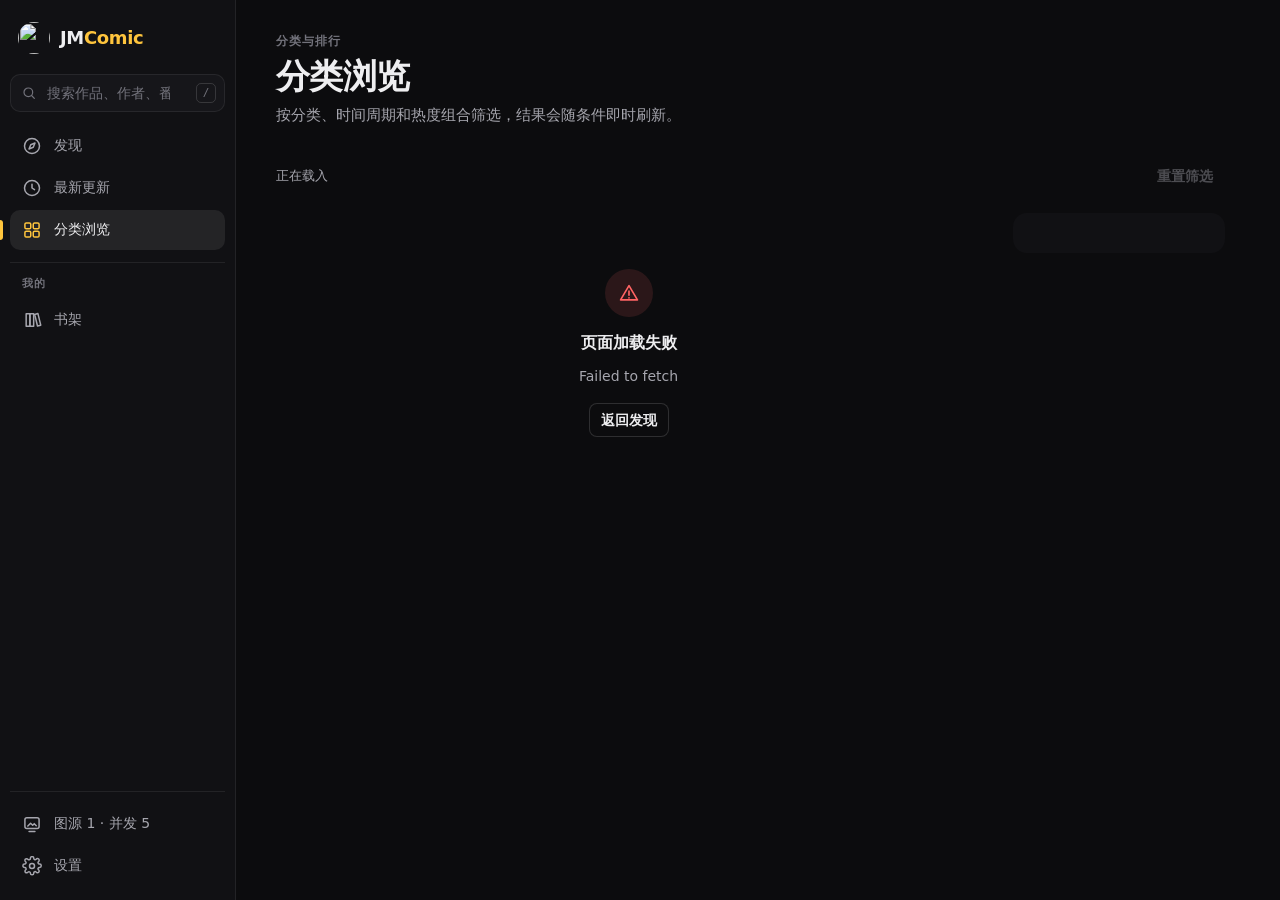
==== categories.html @ 7be067de "Initial commit" ====
<!doctype html>
<html lang="zh-CN">
<head>
    <meta charset="utf-8" />
    <meta name="viewport" content="width=device-width, initial-scale=1, viewport-fit=cover" />
    <meta name="theme-color" content="#0c0c0e" media="(min-width: 1100px) and (min-height: 600px)" />
    <meta name="color-scheme" content="dark" />
    <meta name="apple-mobile-web-app-status-bar-style" content="black-translucent" />
    <link rel="icon" href="./image/b5c2a091-eb74-4b78-99dd-b52dc2a1dfe5.png" />
    <link rel="apple-touch-icon" href="./image/b5c2a091-eb74-4b78-99dd-b52dc2a1dfe5.png" />
    <title>分类浏览 · JMComic</title>
    <link rel="stylesheet" href="./style/app.css" />
    <link rel="stylesheet" href="./style/listing.css" />
</head>
<body data-page="categories">
    <a class="skip-link" href="#main">跳到主要内容</a>
    <main class="app-main" id="main" tabindex="-1">
        <div class="page listing">
            <header class="page-head">
                <div class="page-head-copy">
                    <span class="eyebrow">分类与排行</span>
                    <h1 class="page-title">分类浏览</h1>
                    <p class="page-lede">按分类、时间周期和热度组合筛选，结果会随条件即时刷新。</p>
                </div>
            </header>
            <div class="listing-layout">
                <div class="listing-bar">
                    <p class="listing-state" data-result-state aria-live="polite">正在载入</p>
                    <div class="listing-bar-actions">
                        <button class="btn btn-outline btn-sm filter-toggle" type="button" data-filter-toggle aria-haspopup="dialog">
                            <svg viewBox="0 0 24 24" width="24" height="24" aria-hidden="true" fill="none" stroke="currentColor" stroke-width="1.8" stroke-linecap="round" stroke-linejoin="round"><path d="M4 7h10M18 7h2M4 17h4M12 17h8"/><circle cx="16" cy="7" r="2"/><circle cx="10" cy="17" r="2"/></svg>
                            筛选 <b class="badge" data-filter-count hidden>0</b>
                        </button>
                        <button class="btn btn-ghost btn-sm" type="button" data-filter-reset disabled>重置筛选</button>
                    </div>
                </div>
                <aside class="filter-panel" aria-label="筛选条件"></aside>
                <div class="listing-results">
                    <div class="comic-grid" data-results></div>
                    <div class="feed-footer" data-feed></div>
                </div>
            </div>
        </div>
    </main>
    <script type="module" src="./src/pages/categories.js"></script>
</body>
</html>
---- style/app.css ----
/*
 * JMComic V2 design system.
 * One dark material family: every surface is a luminance step above the canvas,
 * separated by hairlines rather than heavy boxes. The brand yellow is the only accent.
 */

:root {
    color-scheme: dark;

    /* Luminance ladder */
    --bg: #0c0c0e;
    --bg-raised: #111114;
    --surface: #16161a;
    --surface-2: #1d1d22;
    --surface-3: #26262c;
    --elevated: #1f1f24;
    --overlay: rgba(4, 4, 6, 0.62);

    /* Ink */
    --text: #eeeef0;
    --text-2: #a6a6ae;
    --text-3: #72727b;
    --text-inverse: #16120a;

    /* Lines */
    --line: rgba(255, 255, 255, 0.075);
    --line-strong: rgba(255, 255, 255, 0.14);
    --line-inset: inset 0 0 0 1px rgba(255, 255, 255, 0.06);

    /* Brand + semantic */
    --accent: #ffc53d;
    --accent-hover: #ffd466;
    --accent-press: #e9b12e;
    --accent-soft: rgba(255, 197, 61, 0.13);
    --accent-line: rgba(255, 197, 61, 0.42);
    --accent-text: #ffd36b;
    --success: #43d492;
    --success-soft: rgba(67, 212, 146, 0.13);
    --warning: #ff9447;
    --warning-soft: rgba(255, 148, 71, 0.14);
    --error: #ff6464;
    --error-soft: rgba(255, 100, 100, 0.13);
    --info: #66b8ff;
    --info-soft: rgba(102, 184, 255, 0.14);

    /* Interaction washes */
    --hover: rgba(255, 255, 255, 0.055);
    --active: rgba(255, 255, 255, 0.095);
    --selected: rgba(255, 255, 255, 0.08);
    --focus-ring: 0 0 0 2px var(--bg), 0 0 0 4px rgba(255, 197, 61, 0.78);

    /* Materials */
    --material: rgba(22, 22, 26, 0.78);
    --material-strong: rgba(18, 18, 21, 0.9);
    --blur: saturate(1.5) blur(22px);

    /* Depth */
    --shadow-1: 0 1px 2px rgba(0, 0, 0, 0.35);
    --shadow-2: 0 10px 28px -8px rgba(0, 0, 0, 0.6), 0 2px 6px rgba(0, 0, 0, 0.3);
    --shadow-3: 0 24px 60px -12px rgba(0, 0, 0, 0.72), 0 4px 12px rgba(0, 0, 0, 0.35);

    /* Shape */
    --r-xs: 6px;
    --r-sm: 8px;
    --r-md: 10px;
    --r-lg: 14px;
    --r-xl: 18px;

    /* Type */
    --font: -apple-system, BlinkMacSystemFont, "SF Pro Text", "PingFang SC", "Hiragino Sans GB", "Noto Sans CJK SC", "Microsoft YaHei", system-ui, sans-serif;
    --font-display: -apple-system, BlinkMacSystemFont, "SF Pro Display", "PingFang SC", "Hiragino Sans GB", system-ui, sans-serif;
    --font-mono: ui-monospace, "SF Mono", SFMono-Regular, Menlo, Consolas, monospace;

    /* Motion */
    --ease: cubic-bezier(0.2, 0.8, 0.2, 1);
    --ease-out: cubic-bezier(0.16, 1, 0.3, 1);
    --t-fast: 120ms;
    --t-med: 220ms;
    --t-slow: 360ms;

    /* Safe areas */
    --safe-top: env(safe-area-inset-top, 0px);
    --safe-right: env(safe-area-inset-right, 0px);
    --safe-bottom: env(safe-area-inset-bottom, 0px);
    --safe-left: env(safe-area-inset-left, 0px);

    /* Layout (compact defaults: iPhone portrait) */
    --gutter: 16px;
    --nav-w: 0px;
    --tabbar-h: 0px;
    --chrome-bottom: var(--safe-bottom);
    --card-min: 136px;
    --content-max: 1560px;
    --measure: 68ch;
    --control-h: 44px;
}

@media (min-width: 700px) {
    :root {
        --gutter: 28px;
        --nav-w: 76px;
        --tabbar-h: 0px;
        --chrome-bottom: var(--safe-bottom);
        --card-min: 150px;
        --control-h: 40px;
    }
}

@media (min-width: 1100px) {
    :root {
        --gutter: 40px;
        --nav-w: 236px;
        --card-min: 164px;
    }
}

@media (min-width: 1600px) {
    :root {
        --gutter: 56px;
        --card-min: 176px;
    }
}

@media (pointer: coarse) {
    :root { --control-h: 44px; }
}

/* ---------- Base ---------- */

*,
*::before,
*::after { box-sizing: border-box; }

html {
    /* 长短页面都预留滚动条空间，避免切换时内容横向跳动。 */
    scrollbar-gutter: stable;
    -webkit-text-size-adjust: 100%;
    text-size-adjust: 100%;
    background: var(--bg);
    scroll-padding-top: calc(var(--safe-top) + 16px);
    scroll-padding-bottom: calc(var(--chrome-bottom) + 16px);
}

/* 兼容尚不支持 scrollbar-gutter 的浏览器。 */
@supports not (scrollbar-gutter: stable) {
    html { overflow-y: scroll; }
}

body {
    margin: 0;
    min-height: 100vh;
    min-height: 100dvh;
    background: var(--bg);
    color: var(--text);
    font: 400 15px/1.55 var(--font);
    font-feature-settings: "tnum" 0;
    -webkit-font-smoothing: antialiased;
    -moz-osx-font-smoothing: grayscale;
    -webkit-tap-highlight-color: transparent;
    overflow-wrap: break-word;
}

img { display: block; max-width: 100%; }
svg { flex: none; }
a { color: inherit; text-decoration: none; }
button, input, select, textarea { font: inherit; color: inherit; }
button { cursor: pointer; }
button:disabled { cursor: default; }
h1, h2, h3, h4, p, dl, dd, ul, ol, figure { margin: 0; }
ul, ol { padding: 0; list-style: none; }
[hidden] { display: none !important; }
::selection { background: rgba(255, 197, 61, 0.32); color: #fff; }

:focus { outline: none; }
:focus-visible { outline: none; box-shadow: var(--focus-ring); }

.visually-hidden {
    position: absolute !important;
    width: 1px; height: 1px;
    margin: -1px; padding: 0;
    overflow: hidden;
    clip: rect(0 0 0 0);
    white-space: nowrap;
    border: 0;
}

.skip-link {
    position: fixed;
    top: calc(var(--safe-top) + 8px);
    left: calc(var(--safe-left) + 8px);
    z-index: 60;
    padding: 8px 14px;
    border-radius: var(--r-sm);
    background: var(--accent);
    color: var(--text-inverse);
    font-weight: 600;
    transform: translateY(-160%);
}
.skip-link:focus-visible { transform: none; }

.mono { font-family: var(--font-mono); font-variant-numeric: tabular-nums; letter-spacing: 0; }
.num { font-variant-numeric: tabular-nums; }

/* ---------- App shell ---------- */

.app-main {
    min-height: 100vh;
    min-height: 100dvh;
    padding-left: calc(var(--nav-w) + var(--safe-left));
    padding-right: var(--safe-right);
    padding-bottom: calc(var(--chrome-bottom) + 32px);
}

.page {
    width: 100%;
    max-width: calc(var(--content-max) + var(--gutter) * 2);
    margin: 0 auto;
    padding: calc(var(--safe-top) + 20px) var(--gutter) 0;
}

@media (min-width: 700px) {
    .page { padding-top: calc(var(--safe-top) + 32px); }
}

/* Sidebar / rail */
.app-nav {
    position: fixed;
    inset: 0 auto 0 0;
    z-index: 20;
    display: none;
    flex-direction: column;
    width: calc(var(--nav-w) + var(--safe-left));
    padding: calc(var(--safe-top) + 16px) 10px calc(var(--safe-bottom) + 14px) calc(var(--safe-left) + 10px);
    background: var(--bg-raised);
    border-right: 1px solid var(--line);
    overflow-y: auto;
    overscroll-behavior: contain;
    scrollbar-width: none;
}
.app-nav::-webkit-scrollbar { display: none; }

@media (min-width: 700px) {
    .app-nav { display: flex; }
}

.brand {
    display: flex;
    align-items: center;
    gap: 10px;
    min-height: 44px;
    padding: 0 8px;
    margin-bottom: 14px;
    border-radius: var(--r-md);
}
.brand img {
    width: 32px;
    height: 32px;
    border-radius: 50%;
}
.brand-name {
    font: 800 18px/1 var(--font-display);
    letter-spacing: -0.02em;
}
.brand-name b { color: var(--accent); font-weight: inherit; }

.nav-search {
    position: relative;
    margin: 0 0 14px;
}
.nav-search input {
    width: 100%;
    height: 38px;
    padding: 0 40px 0 36px;
    border: 1px solid var(--line);
    border-radius: var(--r-md);
    background: var(--surface);
    font-size: 14px;
    transition: border-color var(--t-fast) var(--ease), background-color var(--t-fast) var(--ease);
}
.nav-search input::placeholder { color: var(--text-3); }
.nav-search input:focus { border-color: var(--accent-line); background: var(--surface-2); box-shadow: none; }
.nav-search svg {
    position: absolute;
    left: 11px;
    top: 50%;
    width: 16px;
    height: 16px;
    color: var(--text-3);
    transform: translateY(-50%);
    pointer-events: none;
}
.nav-search kbd {
    position: absolute;
    right: 9px;
    top: 50%;
    transform: translateY(-50%);
    min-width: 20px;
    padding: 1px 5px;
    border: 1px solid var(--line-strong);
    border-radius: 5px;
    color: var(--text-3);
    font: 500 11px/16px var(--font-mono);
    text-align: center;
}
.nav-item.nav-search-button { display: none; }

.nav-group { display: grid; gap: 2px; }
.nav-group + .nav-group {
    margin-top: 12px;
    padding-top: 12px;
    border-top: 1px solid var(--line);
}
.nav-label {
    padding: 0 12px 6px;
    color: var(--text-3);
    font-size: 11px;
    font-weight: 600;
    letter-spacing: 0.08em;
}

.nav-item {
    position: relative;
    display: flex;
    align-items: center;
    gap: 12px;
    min-height: 40px;
    padding: 0 12px;
    border: 0;
    border-radius: var(--r-md);
    background: transparent;
    color: var(--text-2);
    font-size: 14px;
    font-weight: 500;
    text-align: left;
    transition: background-color var(--t-fast) var(--ease), color var(--t-fast) var(--ease);
}
.nav-item svg { width: 20px; height: 20px; }
.nav-item[aria-current="page"] {
    background: var(--selected);
    color: var(--text);
}
.nav-item[aria-current="page"] svg { color: var(--accent); }
.nav-item[aria-current="page"]::before {
    content: "";
    position: absolute;
    left: -10px;
    top: 10px;
    bottom: 10px;
    width: 3px;
    border-radius: 0 3px 3px 0;
    background: var(--accent);
}
@media (hover: hover) {
    .nav-item:hover { background: var(--hover); color: var(--text); }
}
.nav-item:active { background: var(--active); }
.nav-item .nav-badge { margin-left: auto; }

.nav-footer {
    display: grid;
    gap: 2px;
    margin-top: auto;
    padding-top: 12px;
    border-top: 1px solid var(--line);
}
.nav-account {
    display: flex;
    align-items: center;
    gap: 10px;
    min-height: 52px;
    padding: 8px 10px;
    border: 0;
    border-radius: var(--r-md);
    background: transparent;
    text-align: left;
}
@media (hover: hover) {
    .nav-account:hover { background: var(--hover); }
}
.nav-account:active { background: var(--active); }
.avatar {
    display: grid;
    place-items: center;
    width: 32px;
    height: 32px;
    border-radius: 50%;
    background: var(--surface-3);
    color: var(--text-2);
    font-size: 13px;
    font-weight: 700;
    flex: none;
}
.avatar.is-configured { background: var(--accent-soft); color: var(--accent-text); box-shadow: inset 0 0 0 1px var(--accent-line); }
.avatar svg { width: 18px; height: 18px; }
.nav-account-copy { display: grid; min-width: 0; line-height: 1.3; }
.nav-account-copy strong { font-size: 14px; font-weight: 600; overflow: hidden; text-overflow: ellipsis; white-space: nowrap; }
.nav-account-copy small { color: var(--text-3); font-size: 12px; }

.badge {
    display: inline-grid;
    place-items: center;
    min-width: 18px;
    height: 18px;
    padding: 0 5px;
    border-radius: 9px;
    background: var(--accent);
    color: var(--text-inverse);
    font: 700 11px/1 var(--font);
    font-variant-numeric: tabular-nums;
}

/* Rail: iPad portrait, iPhone landscape */
@media (min-width: 700px) and (max-width: 1099px) {
    .app-nav { align-items: center; padding-inline: calc(var(--safe-left) + 8px) 8px; }
    .brand { padding: 0; justify-content: center; width: 52px; }
    .brand-name, .nav-label, .nav-item-label, .nav-account-copy, .nav-search { display: none; }
    .nav-item.nav-search-button { display: grid; }
    .nav-group, .nav-footer { width: 100%; justify-items: center; }
    .nav-item {
        flex-direction: column;
        justify-content: center;
        gap: 3px;
        width: 58px;
        min-height: 54px;
        padding: 6px 0;
        font-size: 10.5px;
        font-weight: 600;
        letter-spacing: 0.01em;
    }
    .nav-item .nav-item-short { display: block; }
    .nav-item[aria-current="page"]::before { left: -8px; top: 14px; bottom: 14px; }
    .nav-item .nav-badge { position: absolute; top: 4px; right: 6px; margin: 0; }
    .nav-account { justify-content: center; width: 52px; min-height: 52px; padding: 0; }
}
.nav-item-short { display: none; }

@media (min-width: 700px) and (max-width: 1099px) and (max-height: 520px) {
    .app-nav { padding-top: calc(var(--safe-top) + 8px); }
    .brand { margin-bottom: 6px; min-height: 36px; }
    .brand img { width: 26px; height: 26px; }
    .nav-item { min-height: 42px; }
    .nav-item .nav-item-short { display: none; }
    .nav-group + .nav-group { margin-top: 6px; padding-top: 6px; }
}

/* The masthead stays in flow; navigation opens in a full-screen left drawer. */
.mobile-header {
    padding: var(--safe-top) max(16px, var(--safe-right)) 0 max(16px, var(--safe-left));
    border-bottom: 1px solid var(--line);
}
.mobile-masthead { display: flex; align-items: center; gap: 12px; min-height: 64px; }
.mobile-brand { flex: 1; font: 750 25px/1 var(--font-display); letter-spacing: -1px; }
.mobile-brand b { color: var(--accent); }
.mobile-masthead .icon-btn { background: none; border: 0; }
.mobile-navigation { padding: 8px 0 16px; }
.mobile-navigation .nav-item { min-height: 48px; }
.mobile-navigation .nav-item-label { display: inline; }
.mobile-navigation .nav-item-short { display: none; }
.mobile-menu-actions { border-top: 1px solid var(--line); margin-top: 8px; padding-top: 8px; }
@media (max-width: 699px) {
    body:not(.reader-body) .app-main { min-height: calc(100dvh - 64px - var(--safe-top)); }
    body:not(.reader-body) .app-main .page { padding-top: 20px; }
}
@media (min-width: 700px) { .mobile-header { display: none; } }

/* ---------- Page header ---------- */

.page-head {
    display: flex;
    flex-wrap: wrap;
    align-items: flex-end;
    justify-content: space-between;
    gap: 12px 24px;
    margin-bottom: 24px;
}
.page-head-copy { min-width: 0; max-width: var(--measure); }
.eyebrow {
    display: block;
    margin-bottom: 6px;
    color: var(--text-3);
    font-size: 12px;
    font-weight: 600;
    letter-spacing: 0.08em;
}
.page-title {
    font: 700 28px/1.15 var(--font-display);
    letter-spacing: -0.022em;
}
.page-lede {
    margin-top: 8px;
    color: var(--text-2);
    font-size: 15px;
}
.page-actions { display: flex; flex-wrap: wrap; gap: 8px; }

@media (min-width: 700px) {
    .page-title { font-size: 34px; }
    .page-head { margin-bottom: 32px; }
}

.section { margin-top: 40px; }
.section:first-child { margin-top: 0; }
.section-head {
    display: flex;
    align-items: baseline;
    justify-content: space-between;
    gap: 12px;
    margin-bottom: 14px;
}
.section-title {
    font: 700 19px/1.25 var(--font-display);
    letter-spacing: -0.012em;
}
.section-meta { color: var(--text-3); font-size: 13px; }
.section-link {
    display: inline-flex;
    align-items: center;
    gap: 4px;
    min-height: 32px;
    color: var(--accent-text);
    font-size: 14px;
    font-weight: 500;
}
.section-link svg { width: 14px; height: 14px; }
@media (hover: hover) {
    .section-link:hover { color: var(--accent-hover); }
}

/* ---------- Controls ---------- */

.btn {
    --btn-bg: var(--surface-3);
    --btn-fg: var(--text);
    --btn-hover: #2f2f36;
    --btn-press: #37373f;
    position: relative;
    display: inline-flex;
    align-items: center;
    justify-content: center;
    gap: 8px;
    min-height: var(--control-h);
    padding: 0 16px;
    border: 0;
    border-radius: var(--r-md);
    background: var(--btn-bg);
    color: var(--btn-fg);
    font-size: 15px;
    font-weight: 600;
    line-height: 1.2;
    white-space: nowrap;
    user-select: none;
    -webkit-user-select: none;
    transition: background-color var(--t-fast) var(--ease), color var(--t-fast) var(--ease), transform var(--t-fast) var(--ease), box-shadow var(--t-fast) var(--ease), opacity var(--t-fast) var(--ease);
}
.btn svg { width: 18px; height: 18px; }
@media (hover: hover) {
    .btn:hover:not(:disabled):not([aria-disabled="true"]) { background: var(--btn-hover); }
}
.btn:active:not(:disabled):not([aria-disabled="true"]) { background: var(--btn-press); transform: scale(0.98); }
.btn:disabled,
.btn[aria-disabled="true"] { opacity: 0.42; pointer-events: none; }

.btn-primary {
    --btn-bg: var(--accent);
    --btn-fg: var(--text-inverse);
    --btn-hover: var(--accent-hover);
    --btn-press: var(--accent-press);
}
.btn-ghost {
    --btn-bg: transparent;
    --btn-fg: var(--text-2);
    --btn-hover: var(--hover);
    --btn-press: var(--active);
}
.btn-ghost:hover { color: var(--text); }
.btn-outline {
    --btn-bg: transparent;
    --btn-hover: var(--hover);
    --btn-press: var(--active);
    box-shadow: inset 0 0 0 1px var(--line-strong);
}
.btn-danger { --btn-fg: var(--error); }
.btn-sm { min-height: 34px; padding: 0 12px; font-size: 14px; border-radius: var(--r-sm); }
.btn-block { width: 100%; }
.btn.is-on {
    --btn-bg: var(--accent-soft);
    --btn-fg: var(--accent-text);
    --btn-hover: rgba(255, 197, 61, 0.2);
    --btn-press: rgba(255, 197, 61, 0.26);
}
.btn.is-busy { color: transparent; }
.btn.is-busy::after {
    content: "";
    position: absolute;
    width: 16px;
    height: 16px;
    border: 2px solid var(--btn-fg);
    border-right-color: transparent;
    border-radius: 50%;
    animation: spin 700ms linear infinite;
}

.icon-btn {
    display: inline-grid;
    place-items: center;
    width: var(--control-h);
    height: var(--control-h);
    padding: 0;
    border: 0;
    border-radius: var(--r-md);
    background: transparent;
    color: var(--text-2);
    transition: background-color var(--t-fast) var(--ease), color var(--t-fast) var(--ease), transform var(--t-fast) var(--ease);
}
.icon-btn svg { width: 20px; height: 20px; }
@media (hover: hover) {
    .icon-btn:hover:not(:disabled) { background: var(--hover); color: var(--text); }
}
.icon-btn:active:not(:disabled) { background: var(--active); transform: scale(0.95); }
.icon-btn:disabled, .icon-btn[aria-disabled="true"] { opacity: 0.35; pointer-events: none; }
.icon-btn.is-filled { background: var(--surface-2); color: var(--text); }

/* Chips and segmented choices */
.chip-row {
    display: flex;
    flex-wrap: wrap;
    gap: 8px;
}
.chip-row.is-scroll {
    flex-wrap: nowrap;
    overflow-x: auto;
    margin-inline: calc(var(--gutter) * -1);
    padding-inline: var(--gutter);
    scroll-padding-inline: var(--gutter);
    scrollbar-width: none;
    -webkit-overflow-scrolling: touch;
}
.chip-row.is-scroll::-webkit-scrollbar { display: none; }

.chip {
    display: inline-flex;
    align-items: center;
    gap: 6px;
    flex: none;
    min-height: 34px;
    padding: 0 13px;
    border: 0;
    border-radius: var(--r-sm);
    background: var(--surface-2);
    color: var(--text-2);
    font-size: 14px;
    font-weight: 500;
    white-space: nowrap;
    box-shadow: var(--line-inset);
    transition: background-color var(--t-fast) var(--ease), color var(--t-fast) var(--ease), box-shadow var(--t-fast) var(--ease), transform var(--t-fast) var(--ease);
}
.chip span {
    color: var(--text-3);
    font-size: 12px;
    font-variant-numeric: tabular-nums;
}
@media (hover: hover) {
    .chip:hover:not(:disabled) { background: var(--surface-3); color: var(--text); }
}
.chip:active:not(:disabled) { transform: scale(0.97); }
.chip.active,
.chip[aria-pressed="true"],
.chip[aria-checked="true"] {
    background: var(--accent-soft);
    color: var(--accent-text);
    box-shadow: inset 0 0 0 1px var(--accent-line);
}
.chip.active span, .chip[aria-pressed="true"] span { color: var(--accent-text); opacity: 0.8; }
.chip:disabled { opacity: 0.35; cursor: not-allowed; }
@media (pointer: coarse) { .chip { min-height: 38px; } }

.segmented {
    display: inline-flex;
    gap: 2px;
    padding: 3px;
    border-radius: var(--r-md);
    background: var(--surface);
    box-shadow: var(--line-inset);
    max-width: 100%;
    overflow-x: auto;
    scrollbar-width: none;
}
.segmented::-webkit-scrollbar { display: none; }
.segmented button {
    flex: 1 0 auto;
    min-height: 34px;
    padding: 0 14px;
    border: 0;
    border-radius: 7px;
    background: transparent;
    color: var(--text-2);
    font-size: 14px;
    font-weight: 600;
    white-space: nowrap;
    transition: background-color var(--t-fast) var(--ease), color var(--t-fast) var(--ease);
}
@media (hover: hover) {
    .segmented button:hover { color: var(--text); }
}
.segmented button[aria-selected="true"],
.segmented button[aria-pressed="true"],
.segmented button.active {
    background: var(--surface-3);
    color: var(--text);
    box-shadow: var(--shadow-1);
}
.segmented.is-block { display: flex; width: 100%; }
@media (pointer: coarse) { .segmented button { min-height: 38px; } }

/* Tags (links to search) */
.tag-list { display: flex; flex-wrap: wrap; gap: 6px; }
.tag {
    display: inline-flex;
    align-items: center;
    min-height: 28px;
    padding: 0 10px;
    border-radius: var(--r-xs);
    background: var(--surface-2);
    color: var(--text-2);
    font-size: 13px;
    transition: background-color var(--t-fast) var(--ease), color var(--t-fast) var(--ease);
}
@media (hover: hover) {
    a.tag:hover { background: var(--surface-3); color: var(--text); }
}
a.tag:active { background: var(--active); }
@media (pointer: coarse) { .tag { min-height: 32px; } }
.tag.is-compact { min-height: 22px; padding: 0 7px; font-size: 12px; }
@media (pointer: coarse) { .tag.is-compact { min-height: 26px; } }
.tag-more { background: transparent; color: var(--text-3); box-shadow: var(--line-inset); }

/* Tag and author stances set on the settings page: like / fond / soft avoid / dislike */
[data-preference="like"] { --preference: var(--success); --preference-soft: var(--success-soft); }
[data-preference="fond"] { --preference: var(--info); --preference-soft: var(--info-soft); }
[data-preference="avoid"] { --preference: var(--warning); --preference-soft: var(--warning-soft); }
[data-preference="dislike"] { --preference: var(--error); --preference-soft: var(--error-soft); }
.tag[data-preference], a.tag[data-preference]:hover { background: var(--preference-soft); color: var(--preference); }
.tag[data-preference="dislike"] { text-decoration: line-through; text-decoration-thickness: 1px; }
/* Author hits are badges with a symbol, so they read at a glance and without colour. */
.author-name[data-preference] {
    display: inline-flex;
    align-items: center;
    gap: 3px;
    padding: 0 6px;
    border-radius: var(--r-xs);
    background: var(--preference-soft);
    box-shadow: inset 0 0 0 1px var(--preference);
    color: var(--preference);
    font-weight: 700;
    line-height: 1.5;
    white-space: nowrap;
}
.author-name[data-preference]::before { font-size: 0.85em; }
a.author-name { text-underline-offset: 2px; transition: color var(--t-fast) var(--ease); }
@media (hover: hover) {
    a.author-name:not([data-preference]):hover { color: var(--accent-text); text-decoration: underline; }
    a.author-name[data-preference]:hover { text-decoration: underline; }
}
.author-name[data-preference="like"]::before { content: "♥"; }
.author-name[data-preference="dislike"]::before { content: "✕"; }
@media (hover: hover) {
    a.tag[data-preference]:hover { box-shadow: inset 0 0 0 1px currentColor; }
}
.tag-legend { display: flex; flex-wrap: wrap; gap: 6px 16px; color: var(--text-3); font-size: 12px; }
.tag-legend span { display: inline-flex; align-items: center; gap: 6px; }
.tag-legend span::before { content: ""; width: 8px; height: 8px; border-radius: 50%; background: currentColor; }
.tag-legend [data-preference], .preference-group-title[data-preference] { color: var(--preference); }

/* Forms */
.form { display: grid; gap: 16px; }
.form-grid {
    display: grid;
    gap: 16px;
    grid-template-columns: repeat(auto-fit, minmax(min(100%, 220px), 1fr));
}
.form-grid .span-all { grid-column: 1 / -1; }
.field { display: grid; gap: 7px; min-width: 0; }
.field-label {
    color: var(--text-2);
    font-size: 13px;
    font-weight: 600;
}
.field-hint { color: var(--text-3); font-size: 12.5px; }
.input,
.select,
.textarea {
    width: 100%;
    min-height: var(--control-h);
    padding: 0 13px;
    border: 1px solid var(--line-strong);
    border-radius: var(--r-md);
    background: var(--bg-raised);
    color: var(--text);
    font-size: 16px; /* prevents iOS focus zoom */
    transition: border-color var(--t-fast) var(--ease), box-shadow var(--t-fast) var(--ease), background-color var(--t-fast) var(--ease);
    -webkit-appearance: none;
    appearance: none;
}
@media (min-width: 700px) and (pointer: fine) {
    .input, .select, .textarea { font-size: 14.5px; }
}
.input::placeholder, .textarea::placeholder { color: var(--text-3); }
.input:focus, .select:focus, .textarea:focus {
    border-color: var(--accent-line);
    background: var(--surface);
    box-shadow: 0 0 0 3px rgba(255, 197, 61, 0.14);
}
.input[readonly] { color: var(--text-3); background: transparent; border-style: dashed; }
.input:disabled, .select:disabled { opacity: 0.45; }
.textarea { min-height: 112px; padding: 11px 13px; resize: vertical; line-height: 1.55; }
.select {
    padding-right: 36px;
    background-image: url("data:image/svg+xml,%3Csvg xmlns='http://www.w3.org/2000/svg' viewBox='0 0 16 16' fill='none' stroke='%23a6a6ae' stroke-width='1.6' stroke-linecap='round' stroke-linejoin='round'%3E%3Cpath d='m4 6 4 4 4-4'/%3E%3C/svg%3E");
    background-repeat: no-repeat;
    background-position: right 12px center;
    background-size: 14px;
}
.input[type="number"] { font-variant-numeric: tabular-nums; }

/* Switch row */
.switch {
    display: flex;
    align-items: center;
    gap: 14px;
    min-height: var(--control-h);
    cursor: pointer;
}
.switch input {
    position: relative;
    flex: none;
    width: 44px;
    height: 26px;
    margin: 0;
    border-radius: 13px;
    background: var(--surface-3);
    box-shadow: var(--line-inset);
    cursor: pointer;
    transition: background-color var(--t-med) var(--ease);
    -webkit-appearance: none;
    appearance: none;
}
.switch input::after {
    content: "";
    position: absolute;
    top: 3px;
    left: 3px;
    width: 20px;
    height: 20px;
    border-radius: 50%;
    background: #d6d6db;
    box-shadow: 0 1px 3px rgba(0, 0, 0, 0.4);
    transition: transform var(--t-med) var(--ease-out), background-color var(--t-med) var(--ease);
}
.switch input:checked { background: var(--accent); }
.switch input:checked::after { transform: translateX(18px); background: #fff; }
.switch input:disabled { opacity: 0.4; }
.switch-copy { display: grid; gap: 1px; min-width: 0; }
.switch-copy strong { font-size: 15px; font-weight: 500; }
.switch-copy small { color: var(--text-3); font-size: 12.5px; }

/* Inline status text */
.status-line {
    color: var(--text-2);
    font-size: 13.5px;
    min-height: 20px;
}
.status-line.is-success { color: var(--success); }
.status-line.is-warning { color: var(--warning); }
.status-line.is-error { color: var(--error); }

/* Grouped list (settings-style) */
.group {
    border-radius: var(--r-lg);
    background: var(--surface);
    box-shadow: var(--line-inset);
}
.group-row {
    display: flex;
    align-items: center;
    gap: 14px;
    min-height: 52px;
    padding: 10px 16px;
}
.group-row + .group-row { border-top: 1px solid var(--line); }
a.group-row, button.group-row {
    width: 100%;
    border: 0;
    background: transparent;
    text-align: left;
    transition: background-color var(--t-fast) var(--ease);
}
@media (hover: hover) {
    a.group-row:hover, button.group-row:hover { background: var(--hover); }
}
a.group-row:active, button.group-row:active { background: var(--active); }
.group-row:first-child { border-radius: var(--r-lg) var(--r-lg) 0 0; }
.group-row:last-child { border-radius: 0 0 var(--r-lg) var(--r-lg); }
.group-row:only-child { border-radius: var(--r-lg); }
.group-row > svg { width: 20px; height: 20px; color: var(--text-2); }
.group-row-copy { display: grid; min-width: 0; flex: 1; line-height: 1.35; }
.group-row-copy small { color: var(--text-3); font-size: 12.5px; }
.group-row .chevron { width: 16px; height: 16px; color: var(--text-3); margin-left: auto; }

/* Panels: used sparingly for genuinely grouped tools */
.panel {
    padding: 20px;
    border-radius: var(--r-lg);
    background: var(--surface);
    box-shadow: var(--line-inset);
}
@media (min-width: 700px) {
    .panel { padding: 24px; }
}
.panel-head {
    display: flex;
    align-items: flex-start;
    justify-content: space-between;
    gap: 12px;
    margin-bottom: 18px;
}
.panel-title { font: 650 17px/1.3 var(--font-display); }
.panel-sub { margin-top: 3px; color: var(--text-3); font-size: 13px; }

/* Disclosure */
.disclosure > summary {
    display: flex;
    align-items: center;
    gap: 10px;
    min-height: 44px;
    list-style: none;
    cursor: pointer;
    color: var(--text);
    font-weight: 600;
}
.disclosure > summary::-webkit-details-marker { display: none; }
.disclosure > summary .chevron {
    width: 16px;
    height: 16px;
    margin-left: auto;
    color: var(--text-3);
    transition: transform var(--t-med) var(--ease);
}
.disclosure[open] > summary .chevron { transform: rotate(180deg); }
.disclosure > summary small { color: var(--text-3); font-weight: 400; font-size: 13px; }

/* ---------- Comic cards ---------- */

.comic-grid {
    display: grid;
    grid-template-columns: minmax(0, 1fr);
    gap: 12px;
}
@media (min-width: 700px) {
    .comic-grid { grid-template-columns: repeat(auto-fill, minmax(340px, 1fr)); gap: 16px; }
}

.comic-rail {
    display: grid;
    grid-auto-flow: column;
    grid-auto-columns: 128px;
    gap: 12px;
    margin-inline: calc(var(--gutter) * -1);
    padding: 2px var(--gutter) 8px;
    overflow-x: auto;
    overscroll-behavior-x: contain;
    scroll-snap-type: x mandatory;
    scroll-padding-inline: var(--gutter);
    scrollbar-width: none;
    -webkit-overflow-scrolling: touch;
}
.comic-rail::-webkit-scrollbar { display: none; }
.comic-rail > * { scroll-snap-align: start; }
@media (min-width: 700px) {
    .comic-rail { grid-auto-columns: 150px; gap: 18px; }
}
@media (min-width: 1100px) {
    .comic-rail { grid-auto-columns: var(--card-min); }
}

.comic-card {
    display: grid;
    align-content: start;
    gap: 9px;
    min-width: 0;
}
.cover {
    position: relative;
    display: block;
    aspect-ratio: 3 / 4;
    overflow: hidden;
    border-radius: var(--r-sm);
    background: var(--surface-2);
    isolation: isolate;
    transition: transform var(--t-med) var(--ease), box-shadow var(--t-med) var(--ease);
}
.cover::after {
    content: "";
    position: absolute;
    inset: 0;
    border-radius: inherit;
    box-shadow: var(--line-inset);
    pointer-events: none;
}
.cover img {
    width: 100%;
    height: 100%;
    object-fit: cover;
    opacity: 0;
    transition: opacity var(--t-slow) var(--ease);
}
.cover img.is-loaded { opacity: 1; }
.cover.is-error::before {
    content: "封面不可用";
    position: absolute;
    inset: 0;
    display: grid;
    place-items: center;
    color: var(--text-3);
    font-size: 12px;
}
.cover:not(.is-ready)::before {
    content: "";
    position: absolute;
    inset: 0;
    background: linear-gradient(100deg, transparent 30%, rgba(255, 255, 255, 0.035) 50%, transparent 70%) var(--surface-2);
    background-size: 220% 100%;
    animation: shimmer 1.6s linear infinite;
}
.cover.is-error::before { animation: none; background: var(--surface-2); }
.cover-index {
    position: absolute;
    left: 6px;
    top: 6px;
    z-index: 1;
    padding: 2px 6px;
    border-radius: 5px;
    background: rgba(10, 10, 12, 0.72);
    color: var(--text);
    font: 600 11px/1.4 var(--font-mono);
}
@media (hover: hover) {
    a.cover:hover, .comic-card:hover .cover { transform: translateY(-3px); box-shadow: var(--shadow-2); }
}
a.cover:active { transform: scale(0.98); }

.comic-title {
    display: -webkit-box;
    overflow: hidden;
    color: var(--text);
    font-size: 14px;
    font-weight: 600;
    line-height: 1.38;
    -webkit-line-clamp: 2;
    -webkit-box-orient: vertical;
}
.comic-title a { transition: color var(--t-fast) var(--ease); }
@media (hover: hover) {
    .comic-title a:hover { color: var(--accent-text); }
}
.comic-meta {
    margin-top: -5px;
    overflow: hidden;
    color: var(--text-3);
    font-size: 12.5px;
    white-space: nowrap;
    text-overflow: ellipsis;
}

/* Rich cards: cover beside album statistics and tags */

.rich-card {
    grid-template-columns: 104px minmax(0, 1fr);
    grid-template-areas: "cover body" "tags tags";
    align-items: start;
    gap: 12px;
    padding: 10px;
    border-radius: var(--r-md);
    background: var(--surface);
    box-shadow: var(--line-inset);
}
.rich-card > .cover { grid-area: cover; }
/* Bare icon/text buttons added for watch later and search history. */
.later-toggle, .later-remove, .search-history-pick, .search-history-remove, .search-history-foot button {
    padding: 0;
    border: 0;
    background: transparent;
    color: inherit;
    font: inherit;
    cursor: pointer;
    -webkit-appearance: none;
    appearance: none;
}
/* Watch-later toggle in the card's top-right corner; the title leaves room for it. */
.rich-card { position: relative; }
.rich-card .comic-title { padding-right: 30px; }
.later-toggle {
    position: absolute;
    top: 6px;
    right: 6px;
    display: grid;
    place-items: center;
    width: 32px;
    height: 32px;
    border-radius: var(--r-sm);
    color: var(--text-3);
    transition: color var(--t-fast) var(--ease), background-color var(--t-fast) var(--ease);
}
.later-toggle svg { width: 18px; height: 18px; }
.later-toggle[aria-pressed="true"] { background: var(--accent-soft); color: var(--accent-text); }
.later-toggle:disabled { opacity: 0.5; }
@media (hover: hover) {
    .later-toggle:hover { background: var(--hover); color: var(--text); }
}
[data-watch-later].btn[aria-pressed="true"] { color: var(--accent-text); box-shadow: inset 0 0 0 1px var(--accent-text); }
.rich-card-body { grid-area: body; display: grid; align-content: start; gap: 8px; min-width: 0; }
.rich-card .comic-meta { margin-top: -4px; }
/* Wrap instead of truncating so a matched author badge is always visible. */
.rich-card .comic-meta:not(.rich-note) { display: flex; flex-wrap: wrap; align-items: center; gap: 4px; white-space: normal; }
.rich-card [data-detail="authors"] { display: contents; }
/* Cards whose author has a stance get an outline in that colour. */
.rich-card[data-author-preference="like"] { box-shadow: inset 0 0 0 1.5px var(--success); }
.rich-card[data-author-preference="dislike"] { box-shadow: inset 0 0 0 1.5px var(--error); }
.rich-card .rich-note { color: var(--text-2); }
.rich-stats {
    display: grid;
    grid-template-columns: repeat(3, auto);
    justify-content: start;
    gap: 6px 16px;
}
.rich-stats div { min-width: 0; }
.rich-stats dt { color: var(--text-3); font-size: 11px; }
.rich-stats dd { margin-top: 1px; color: var(--text-2); font-size: 13px; white-space: nowrap; font-variant-numeric: tabular-nums; }
/* Full card width under the cover; fitTagRows folds anything past two rows. */
.rich-tags { grid-area: tags; gap: 4px; min-height: 22px; max-height: 48px; overflow: hidden; }
@media (pointer: coarse) { .rich-tags { max-height: 56px; } }
.rich-tags > [hidden] { display: none; }
.rich-card:not([data-details="ready"]):not([data-details="error"]) .rich-tags::before {
    content: "";
    width: 70%;
    height: 22px;
    border-radius: var(--r-xs);
    background: linear-gradient(100deg, transparent 30%, rgba(255, 255, 255, 0.035) 50%, transparent 70%) var(--surface-2);
    background-size: 220% 100%;
    animation: shimmer 1.6s linear infinite;
}
.rich-retry { min-height: 26px; color: var(--text-3); font-size: 12px; text-decoration: underline; text-underline-offset: 3px; }
@media (hover: hover) {
    .rich-retry:hover { color: var(--text); }
}

@media (min-width: 1100px) {
    .rich-card { grid-template-columns: 120px minmax(0, 1fr); gap: 14px; padding: 12px; }
}

/* ---------- Feedback states ---------- */

.state {
    display: grid;
    justify-items: center;
    gap: 10px;
    padding: 56px 20px;
    color: var(--text-2);
    text-align: center;
}
.state.is-compact { padding: 28px 16px; }
.state-icon {
    display: grid;
    place-items: center;
    width: 48px;
    height: 48px;
    margin-bottom: 4px;
    border-radius: 50%;
    background: var(--surface-2);
    color: var(--text-3);
}
.state-icon svg { width: 22px; height: 22px; }
.state.is-error .state-icon { background: var(--error-soft); color: var(--error); }
.state.is-warning .state-icon { background: var(--warning-soft); color: var(--warning); }
.state-title { color: var(--text); font-size: 16px; font-weight: 600; }
.state-message { max-width: 44ch; font-size: 14px; }
.state .btn { margin-top: 6px; }

.spinner {
    width: 22px;
    height: 22px;
    border: 2px solid var(--surface-3);
    border-top-color: var(--accent);
    border-radius: 50%;
    animation: spin 800ms linear infinite;
}
.loading-row {
    display: flex;
    align-items: center;
    justify-content: center;
    gap: 12px;
    min-height: 88px;
    color: var(--text-3);
    font-size: 14px;
}

.feed-footer {
    display: grid;
    justify-items: center;
    gap: 10px;
    padding: 28px 0 8px;
    color: var(--text-3);
    font-size: 13px;
}
.feed-sentinel { height: 1px; }

.skeleton {
    border-radius: var(--r-xs);
    background: linear-gradient(100deg, transparent 30%, rgba(255, 255, 255, 0.035) 50%, transparent 70%) var(--surface-2);
    background-size: 220% 100%;
    animation: shimmer 1.6s linear infinite;
}
.skeleton-line { height: 12px; }

/* ---------- Sheets & dialogs ---------- */

.sheet {
    position: fixed;
    inset: var(--visual-viewport-top, 0px) 0 auto;
    height: 100vh;
    height: var(--visual-viewport-height, 100dvh);
    z-index: 40;
    display: flex;
    align-items: flex-end;
    justify-content: center;
    visibility: hidden;
    pointer-events: none;
}
.sheet.is-open { visibility: visible; pointer-events: auto; }
.sheet-backdrop {
    position: absolute;
    inset: 0;
    border: 0;
    padding: 0;
    background: var(--overlay);
    opacity: 0;
    cursor: default;
    transition: opacity var(--t-med) var(--ease);
}
.sheet.is-open .sheet-backdrop { opacity: 1; }
.sheet-panel {
    position: relative;
    display: flex;
    flex-direction: column;
    width: 100%;
    max-height: calc(var(--visual-viewport-height, 100dvh) - var(--safe-top) - 12px);
    border-radius: var(--r-xl) var(--r-xl) 0 0;
    background: var(--elevated);
    box-shadow: var(--shadow-3), inset 0 1px 0 rgba(255, 255, 255, 0.06);
    transform: translateY(100%);
    transition: transform var(--t-slow) var(--ease-out);
    overscroll-behavior: contain;
}
@supports not (height: 100dvh) {
    .sheet-panel { max-height: calc(100vh - var(--safe-top) - 12px); }
}
.sheet.is-open .sheet-panel { transform: none; }
.sheet-grabber {
    width: 36px;
    height: 5px;
    margin: 8px auto 0;
    border-radius: 3px;
    background: var(--line-strong);
    flex: none;
}
.sheet-head {
    display: flex;
    align-items: center;
    gap: 12px;
    padding: 8px 12px 8px 20px;
    flex: none;
}
.sheet-title { flex: 1; min-width: 0; font: 650 17px/1.3 var(--font-display); }
.sheet-body {
    min-height: 0;
    padding: 4px 20px calc(var(--safe-bottom) + 20px);
    overflow-y: auto;
    overscroll-behavior: contain;
    -webkit-overflow-scrolling: touch;
}

@media (min-width: 700px) {
    .sheet { align-items: center; padding: calc(var(--safe-top) + 24px) calc(var(--safe-right) + 24px) calc(var(--safe-bottom) + 24px) calc(var(--safe-left) + 24px); }
    .sheet-panel {
        width: min(560px, 100%);
        max-height: min(820px, 100%);
        border-radius: var(--r-xl);
        transform: translateY(10px) scale(0.985);
        opacity: 0;
        transition: transform var(--t-med) var(--ease-out), opacity var(--t-med) var(--ease);
    }
    .sheet.is-open .sheet-panel { opacity: 1; }
    .sheet-grabber { display: none; }
    .sheet-head { padding: 16px 14px 8px 24px; }
    .sheet-body { padding: 4px 24px 24px; }
    .sheet.is-wide .sheet-panel { width: min(860px, 100%); }
}

/* Reuse modal focus/scroll management with a horizontal full-screen transition. */
.navigation-drawer { padding: 0; align-items: stretch; overflow: hidden; }
.navigation-drawer .sheet-panel {
    width: 100%; height: 100%; max-height: 100%; border-radius: 0;
    transform: translateX(-100%); opacity: 1;
    padding-top: var(--safe-top);
}
.navigation-drawer.is-open .sheet-panel { transform: translateX(0); }
.navigation-drawer .sheet-grabber { display: none; }
.navigation-drawer .sheet-head { padding: 12px max(16px, var(--safe-right)) 12px max(20px, var(--safe-left)); }
.navigation-drawer .sheet-body { flex: 1; padding-inline: max(20px, var(--safe-left)) max(20px, var(--safe-right)); }
.navigation-drawer .nav-item { flex-direction: row; justify-content: flex-start; width: 100%; }

/* Action list used in the compact "more" sheet */
.action-grid {
    display: grid;
    grid-template-columns: repeat(3, minmax(0, 1fr));
    gap: 8px;
}
.action-tile {
    position: relative;
    display: grid;
    justify-items: center;
    align-content: center;
    gap: 8px;
    min-height: 84px;
    padding: 12px 6px;
    border: 0;
    border-radius: var(--r-lg);
    background: var(--surface-2);
    color: var(--text);
    font-size: 13px;
    font-weight: 500;
    text-align: center;
    transition: background-color var(--t-fast) var(--ease), transform var(--t-fast) var(--ease);
}
.action-tile svg { width: 24px; height: 24px; color: var(--text-2); }
.action-tile[aria-current="page"] { box-shadow: inset 0 0 0 1px var(--accent-line); }
.action-tile[aria-current="page"] svg { color: var(--accent); }
.action-tile:active { transform: scale(0.97); background: var(--surface-3); }
.action-tile .badge { position: absolute; top: 10px; right: 12px; }
.sheet-section + .sheet-section { margin-top: 22px; }
.sheet-section-title {
    margin-bottom: 10px;
    color: var(--text-3);
    font-size: 12px;
    font-weight: 600;
    letter-spacing: 0.08em;
}

/* Source + concurrency pickers */
.source-picker {
    display: grid;
    grid-template-columns: repeat(6, minmax(0, 1fr));
    gap: 6px;
}
.source-picker button,
.batch-picker button {
    min-height: 40px;
    border: 0;
    border-radius: var(--r-sm);
    background: var(--surface-2);
    color: var(--text-2);
    font: 600 14px/1 var(--font-mono);
    box-shadow: var(--line-inset);
    transition: background-color var(--t-fast) var(--ease), color var(--t-fast) var(--ease);
}
.source-picker button[aria-checked="true"],
.batch-picker button[aria-checked="true"] {
    background: var(--accent-soft);
    color: var(--accent-text);
    box-shadow: inset 0 0 0 1px var(--accent-line);
}
@media (hover: hover) {
    .source-picker button:hover, .batch-picker button:hover { color: var(--text); }
}
.batch-picker {
    display: grid;
    grid-template-columns: repeat(7, minmax(0, 1fr));
    gap: 6px;
}
.picker-note { margin-top: 8px; color: var(--text-3); font-size: 12.5px; }

/* Search sheet */
.search-form { position: relative; }
.search-form svg.search-icon {
    position: absolute;
    left: 13px;
    top: 50%;
    width: 18px;
    height: 18px;
    color: var(--text-3);
    transform: translateY(-50%);
    pointer-events: none;
}
.search-form .input { padding-left: 40px; padding-right: 80px; }
.search-form .search-submit {
    position: absolute;
    right: 5px;
    top: 50%;
    transform: translateY(-50%);
}
.search-form .search-submit:active:not(:disabled) { transform: translateY(-50%) scale(0.97); }
.search-form .input::-webkit-search-cancel-button { display: none; }

/* Recent searches: a dropdown under search boxes and a block inside the search sheet */
.search-history-pop {
    position: absolute;
    top: calc(100% + 6px);
    left: 0;
    right: 0;
    z-index: 30;
    padding: 4px;
    border: 1px solid var(--line);
    border-radius: var(--r-md);
    background: var(--surface-2);
    box-shadow: var(--shadow-2);
}
.search-history-list { display: grid; gap: 1px; }
.search-history-list li { display: flex; align-items: center; min-width: 0; border-radius: var(--r-sm); }
.search-history-pick {
    display: flex;
    flex: 1;
    align-items: center;
    gap: 8px;
    min-width: 0;
    min-height: 36px;
    padding: 0 8px;
    color: var(--text-2);
    font-size: 13.5px;
    text-align: left;
}
.search-history-pick svg, .search-history-remove svg { flex-shrink: 0; width: 15px; height: 15px; color: var(--text-3); }
.search-history-pick span { overflow: hidden; white-space: nowrap; text-overflow: ellipsis; }
.search-history-remove { display: grid; place-items: center; flex-shrink: 0; width: 32px; height: 32px; border-radius: var(--r-sm); }
.search-history-foot {
    display: flex;
    align-items: center;
    justify-content: space-between;
    padding: 6px 8px 4px;
    border-top: 1px solid var(--line);
    margin-top: 4px;
    color: var(--text-3);
    font-size: 12px;
}
.search-history-foot button { color: var(--text-3); font-size: 12px; }
.search-history-head { display: flex; align-items: center; justify-content: space-between; gap: 12px; margin-bottom: 6px; }
.search-history-head .sheet-section-title { margin: 0; }
.search-history-section .search-history-pick { min-height: 44px; font-size: 15px; }
@media (hover: hover) {
    .search-history-list li:hover { background: var(--hover); }
    .search-history-list li:hover .search-history-pick { color: var(--text); }
    .search-history-remove:hover svg, .search-history-foot button:hover { color: var(--text); }
}

/* ---------- Toast ---------- */

.toast-region {
    position: fixed;
    left: calc(var(--nav-w) + var(--safe-left));
    right: var(--safe-right);
    bottom: calc(var(--chrome-bottom) + 12px);
    z-index: 50;
    display: grid;
    justify-items: center;
    gap: 8px;
    padding: 0 16px;
    pointer-events: none;
    max-height: calc(var(--visual-viewport-height, 100dvh) - var(--chrome-bottom) - var(--safe-top) - 24px);
    overflow-y: auto;
}
.toast {
    display: flex;
    align-items: flex-start;
    gap: 10px;
    width: fit-content;
    max-width: min(520px, 100%);
    max-height: min(32svh, 240px);
    overflow-y: auto;
    padding: 11px 16px;
    border-radius: var(--r-md);
    background: #2a2a31;
    color: var(--text);
    font-size: 14px;
    line-height: 1.45;
    box-shadow: var(--shadow-3), inset 0 0 0 1px rgba(255, 255, 255, 0.08);
    overflow-wrap: anywhere;
    opacity: 0;
    transform: translateY(8px);
    transition: opacity var(--t-med) var(--ease), transform var(--t-med) var(--ease-out);
    pointer-events: auto;
}
.toast::before {
    content: "";
    flex: none;
    width: 7px;
    height: 7px;
    margin-top: 7px;
    border-radius: 50%;
    background: var(--text-3);
}
.toast.success::before { background: var(--success); }
.toast.warning::before { background: var(--warning); }
.toast.error::before { background: var(--error); }
.toast.show { opacity: 1; transform: none; }

/* ---------- Motion ---------- */

@keyframes spin { to { transform: rotate(360deg); } }
@keyframes shimmer { from { background-position: 120% 0; } to { background-position: -120% 0; } }
@keyframes rise { from { opacity: 0; transform: translateY(8px); } to { opacity: 1; transform: none; } }

.is-entering { animation: rise var(--t-slow) var(--ease-out) both; }

@media (prefers-reduced-motion: reduce) {
    *, *::before, *::after {
        animation-duration: 1ms !important;
        animation-iteration-count: 1 !important;
        transition-duration: 1ms !important;
        scroll-behavior: auto !important;
    }
}

@media (prefers-reduced-transparency: reduce) {
    .reader-bar {
        background: var(--material-strong) !important;
        -webkit-backdrop-filter: none !important;
        backdrop-filter: none !important;
    }
}

@media (prefers-contrast: more) {
    :root {
        --line: rgba(255, 255, 255, 0.18);
        --line-strong: rgba(255, 255, 255, 0.3);
        --text-2: #c4c4cb;
        --text-3: #9a9aa3;
    }
}

/* Account sheet is available on every route, including the reader. */
.account-identity { display: flex; align-items: center; gap: 12px; margin: 18px 0 24px; }
.account-identity > div { min-width: 0; }
.account-identity strong { display: block; font-size: 15px; }
.account-identity small { display: block; margin-top: 4px; font-size: 12px; color: var(--text-2); }
.account-block + .account-block { border-top: 1px solid var(--line-strong); margin-top: 24px; padding-top: 16px; }
.account-block-body { padding-top: 18px; }
.account-block > summary { flex-wrap: wrap; }
.account-block > summary small { font-size: 11px; }
.form-actions { display: flex; flex-wrap: wrap; gap: 10px; }
.account-block .status-line { overflow-wrap: anywhere; }
.account-block .field-hint { overflow-wrap: anywhere; line-height: 1.7; }
.account-block code { font: 12px var(--font-mono); }
@media (pointer: coarse) {
    .chip, .segmented button { min-height: 44px; }
}
---- style/listing.css ----
.listing-head { align-items: flex-end; flex-wrap: wrap; }
.listing-search { width: min(100%, 460px); }
.listing-layout { display: grid; gap: 20px; }
.listing-bar { display: flex; align-items: center; justify-content: space-between; gap: 16px; }
.listing-state { color: var(--text-2); font-size: 13px; }
.listing-bar-actions { display: flex; align-items: center; flex-shrink: 0; gap: 8px; }
.listing-results { min-width: 0; }
.listing-results > .comic-grid > .state { grid-column: 1 / -1; }
.filter-panel { min-width: 0; }
.organized-head { display: flex; align-items: center; justify-content: space-between; flex-wrap: wrap; gap: 8px 16px; margin-bottom: 20px; }
.organized-summary { color: var(--text-2); font-size: 13px; }
.organized-hint { margin: -6px 0 14px; color: var(--text-3); font-size: 13px; }
.organized-group { margin-top: 32px; }
.organized-head + .organized-group { margin-top: 0; }
.organized .rich-note { color: var(--accent-text); }
.filter-group { padding: 16px 0; border-bottom: 1px solid var(--line); }
.filter-group:first-child { padding-top: 0; }
.filter-group:last-child { border-bottom: 0; }
.filter-label { display: flex; flex-wrap: wrap; gap: 8px; margin-bottom: 12px; font-size: 13px; font-weight: 600; }
.filter-label small { color: var(--text-3); font-size: 11px; font-weight: 400; }
.filter-sheet-actions { display: flex; justify-content: space-between; padding-top: 24px; }
.feed-status { display: flex; align-items: center; justify-content: center; flex-wrap: wrap; gap: 12px; }
@media (min-width: 700px) {
    .filter-toggle { display: none; }
    .filter-panel { padding: 20px; background: var(--bg-raised); border-radius: var(--r-lg); }
    .filter-panel .filter-group { display: flex; align-items: baseline; gap: 20px; }
    .filter-label { min-width: 50px; margin: 0; }
    .filter-label small { display: none; }
}
@media (min-width: 1280px) {
    .listing-layout { grid-template-columns: minmax(0, 1fr) 212px; column-gap: 32px; }
    .listing-bar { grid-column: 1 / -1; }
    .listing-results { grid-column: 1; grid-row: 2; }
    .filter-panel { grid-column: 2; grid-row: 2; align-self: start; position: sticky; top: 24px; }
    .filter-panel .filter-group { display: block; }
    .filter-label { margin-bottom: 12px; }
    .filter-label small { display: block; }
}
@media (max-width: 440px) {
    .listing-bar { align-items: flex-start; }
    .listing-bar-actions { flex-direction: column; align-items: flex-end; }
}
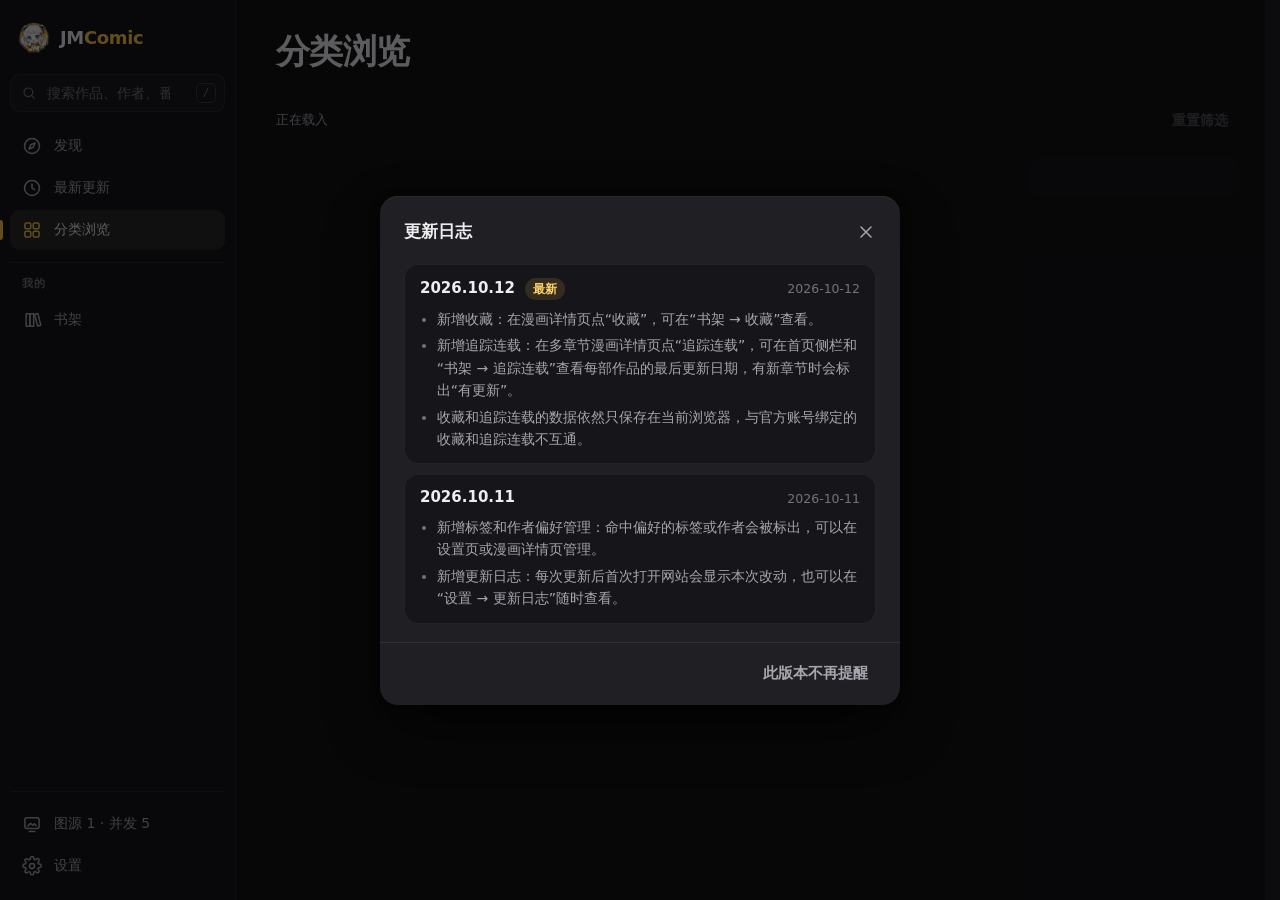
==== commit c95a4cf5: "update" ====
--- a/categories.html
+++ b/categories.html
@@ -18,9 +18,7 @@
         <div class="page listing">
             <header class="page-head">
                 <div class="page-head-copy">
-                    <span class="eyebrow">分类与排行</span>
                     <h1 class="page-title">分类浏览</h1>
-                    <p class="page-lede">按分类、时间周期和热度组合筛选，结果会随条件即时刷新。</p>
                 </div>
             </header>
             <div class="listing-layout">
--- a/style/app.css
+++ b/style/app.css
@@ -958,6 +958,10 @@
 @media (min-width: 700px) {
     .comic-grid { grid-template-columns: repeat(auto-fill, minmax(340px, 1fr)); gap: 16px; }
 }
+/* Tablet portrait (iPad mini 612px – iPad Air 688px of content): two columns instead of one. */
+@media (min-width: 700px) and (max-width: 1099px) {
+    .comic-grid { grid-template-columns: repeat(auto-fill, minmax(290px, 1fr)); }
+}
 
 .comic-rail {
     display: grid;
@@ -1116,7 +1120,6 @@
 @media (hover: hover) {
     .later-toggle:hover { background: var(--hover); color: var(--text); }
 }
-[data-watch-later].btn[aria-pressed="true"] { color: var(--accent-text); box-shadow: inset 0 0 0 1px var(--accent-text); }
 .rich-card-body { grid-area: body; display: grid; align-content: start; gap: 8px; min-width: 0; }
 .rich-card .comic-meta { margin-top: -4px; }
 /* Wrap instead of truncating so a matched author badge is always visible. */
@@ -1126,6 +1129,7 @@
 .rich-card[data-author-preference="like"] { box-shadow: inset 0 0 0 1.5px var(--success); }
 .rich-card[data-author-preference="dislike"] { box-shadow: inset 0 0 0 1.5px var(--error); }
 .rich-card .rich-note { color: var(--text-2); }
+.rich-card .rich-note.is-highlight { color: var(--accent-text); font-weight: 600; }
 .rich-stats {
     display: grid;
     grid-template-columns: repeat(3, auto);
@@ -1153,6 +1157,14 @@
     .rich-retry:hover { color: var(--text); }
 }
 
+@media (min-width: 700px) {
+    /* Narrow two-column cards: short columns keep their width, the date column gives way. */
+    .rich-stats { grid-template-columns: repeat(3, minmax(0, max-content)); column-gap: 12px; }
+    .rich-stats dd { overflow: hidden; text-overflow: ellipsis; }
+}
+@media (min-width: 700px) and (max-width: 1099px) {
+    .rich-card { grid-template-columns: 96px minmax(0, 1fr); }
+}
 @media (min-width: 1100px) {
     .rich-card { grid-template-columns: 120px minmax(0, 1fr); gap: 14px; padding: 12px; }
 }
@@ -1317,6 +1329,58 @@
 .navigation-drawer .sheet-head { padding: 12px max(16px, var(--safe-right)) 12px max(20px, var(--safe-left)); }
 .navigation-drawer .sheet-body { flex: 1; padding-inline: max(20px, var(--safe-left)) max(20px, var(--safe-right)); }
 .navigation-drawer .nav-item { flex-direction: row; justify-content: flex-start; width: 100%; }
+
+/* Changelog: a centred dialog on every size; close top-right, dismiss bottom-right. */
+.changelog-sheet {
+    align-items: center;
+    padding: calc(var(--safe-top) + 16px) calc(var(--safe-right) + 16px) calc(var(--safe-bottom) + 16px) calc(var(--safe-left) + 16px);
+    z-index: 45;
+}
+.changelog-sheet .sheet-panel {
+    width: min(520px, 100%);
+    max-height: min(640px, 100%);
+    border-radius: var(--r-xl);
+    transform: translateY(10px) scale(0.985);
+    opacity: 0;
+    transition: transform var(--t-med) var(--ease-out), opacity var(--t-med) var(--ease);
+}
+.changelog-sheet.is-open .sheet-panel { transform: none; opacity: 1; }
+.changelog-sheet .sheet-grabber { display: none; }
+.changelog-sheet .sheet-head { padding: 14px 12px 6px 20px; }
+.changelog-sheet .sheet-body { padding: 4px 20px 16px; }
+.changelog-footer {
+    display: flex;
+    justify-content: flex-end;
+    flex: none;
+    padding: 10px 12px 12px;
+    border-top: 1px solid var(--line);
+}
+.changelog-footer[hidden] { display: none; }
+.changelog-list { display: grid; gap: 10px; }
+.changelog-entry {
+    padding: 14px 16px;
+    border-radius: var(--r-lg);
+    background: var(--surface);
+    box-shadow: var(--line-inset);
+}
+.changelog-entry-head { display: flex; align-items: center; flex-wrap: wrap; gap: 6px 10px; margin-bottom: 8px; }
+.changelog-version { font: 650 15px/1.3 var(--font-display); font-variant-numeric: tabular-nums; }
+.changelog-latest {
+    padding: 2px 8px;
+    border-radius: 999px;
+    background: var(--accent-soft);
+    color: var(--accent-text);
+    font-size: 12px;
+    font-weight: 600;
+}
+.changelog-date { margin-left: auto; color: var(--text-3); font-size: 12.5px; font-variant-numeric: tabular-nums; }
+.changelog-items { display: grid; gap: 4px; padding-left: 1.2em; list-style: disc; color: var(--text-2); font-size: 14px; line-height: 1.6; }
+.changelog-items li::marker { color: var(--text-3); }
+@media (min-width: 700px) {
+    .changelog-sheet .sheet-head { padding: 16px 14px 8px 24px; }
+    .changelog-sheet .sheet-body { padding: 4px 24px 18px; }
+    .changelog-footer { padding-inline: 16px; }
+}
 
 /* Action list used in the compact "more" sheet */
 .action-grid {
--- a/style/listing.css
+++ b/style/listing.css
@@ -36,7 +36,7 @@
     .filter-label { margin-bottom: 12px; }
     .filter-label small { display: block; }
 }
-@media (max-width: 440px) {
-    .listing-bar { align-items: flex-start; }
-    .listing-bar-actions { flex-direction: column; align-items: flex-end; }
+/* Phones reset from inside the filter sheet; the bar keeps just the summary and the toggle. */
+@media (max-width: 699px) {
+    .listing-bar [data-filter-reset] { display: none; }
 }
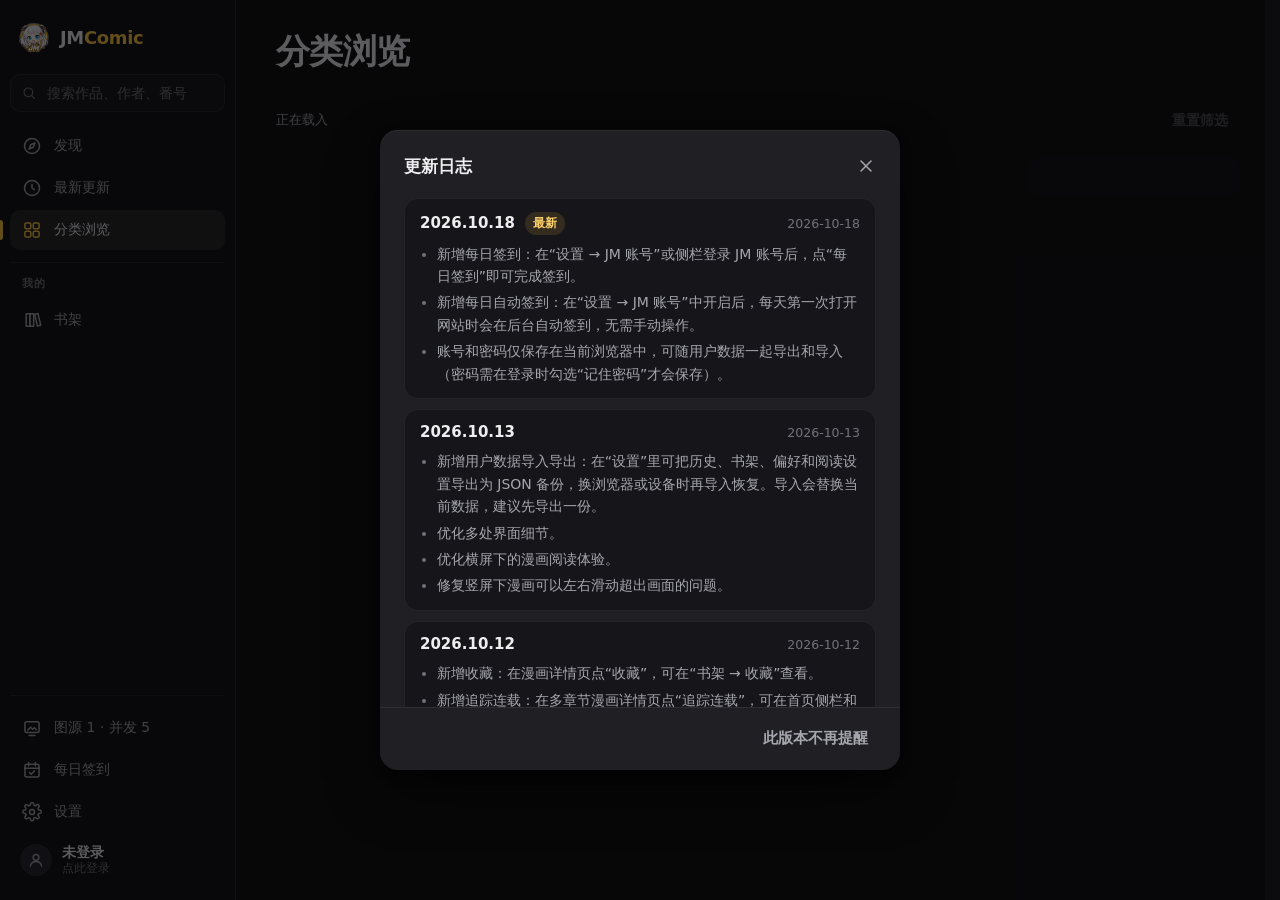
==== commit 292b92de: "update" ====
--- a/categories.html
+++ b/categories.html
@@ -6,8 +6,8 @@
     <meta name="theme-color" content="#0c0c0e" media="(min-width: 1100px) and (min-height: 600px)" />
     <meta name="color-scheme" content="dark" />
     <meta name="apple-mobile-web-app-status-bar-style" content="black-translucent" />
-    <link rel="icon" href="./image/b5c2a091-eb74-4b78-99dd-b52dc2a1dfe5.png" />
-    <link rel="apple-touch-icon" href="./image/b5c2a091-eb74-4b78-99dd-b52dc2a1dfe5.png" />
+    <link rel="icon" href="./image/logo-64.png" />
+    <link rel="apple-touch-icon" href="./apple-touch-icon.png" />
     <title>分类浏览 · JMComic</title>
     <link rel="stylesheet" href="./style/app.css" />
     <link rel="stylesheet" href="./style/listing.css" />
--- a/style/app.css
+++ b/style/app.css
@@ -270,7 +270,7 @@
 .nav-search input {
     width: 100%;
     height: 38px;
-    padding: 0 40px 0 36px;
+    padding: 0 12px 0 36px;
     border: 1px solid var(--line);
     border-radius: var(--r-md);
     background: var(--surface);
@@ -288,19 +288,6 @@
     color: var(--text-3);
     transform: translateY(-50%);
     pointer-events: none;
-}
-.nav-search kbd {
-    position: absolute;
-    right: 9px;
-    top: 50%;
-    transform: translateY(-50%);
-    min-width: 20px;
-    padding: 1px 5px;
-    border: 1px solid var(--line-strong);
-    border-radius: 5px;
-    color: var(--text-3);
-    font: 500 11px/16px var(--font-mono);
-    text-align: center;
 }
 .nav-item.nav-search-button { display: none; }
 
@@ -761,6 +748,25 @@
     a.author-name:not([data-preference]):hover { color: var(--accent-text); text-decoration: underline; }
     a.author-name[data-preference]:hover { text-decoration: underline; }
 }
+/* "+N" for authors folded away; on the detail page it is a button that lists them all. */
+.author-more {
+    display: inline-block;
+    padding: 0 5px;
+    border: 0;
+    border-radius: var(--r-xs);
+    background: transparent;
+    box-shadow: var(--line-inset);
+    color: var(--text-3);
+    font: inherit;
+    font-size: 0.92em;
+    font-variant-numeric: tabular-nums;
+    line-height: 1.5;
+    white-space: nowrap;
+}
+button.author-more { color: var(--text-2); cursor: pointer; -webkit-appearance: none; appearance: none; }
+@media (hover: hover) {
+    button.author-more:hover { background: var(--hover); color: var(--text); }
+}
 .author-name[data-preference="like"]::before { content: "♥"; }
 .author-name[data-preference="dislike"]::before { content: "✕"; }
 @media (hover: hover) {
@@ -1033,8 +1039,9 @@
     inset: 0;
     background: linear-gradient(100deg, transparent 30%, rgba(255, 255, 255, 0.035) 50%, transparent 70%) var(--surface-2);
     background-size: 220% 100%;
-    animation: shimmer 1.6s linear infinite;
-}
+}
+/* Shimmer only while a request is in flight; off-screen pending covers stay still (battery). */
+.cover.is-loading:not(.is-ready)::before { animation: shimmer 1.6s linear infinite; }
 .cover.is-error::before { animation: none; background: var(--surface-2); }
 .cover-index {
     position: absolute;
@@ -1075,19 +1082,18 @@
     text-overflow: ellipsis;
 }
 
-/* Rich cards: cover beside album statistics and tags */
-
+/* Rich cards: cover beside the title, album statistics and tags. The cover sets the card
+   height and the body fills it: title on its top edge, stats on its bottom edge, tags in
+   between. A body taller than the cover stretches the cover (cropped). */
 .rich-card {
-    grid-template-columns: 104px minmax(0, 1fr);
-    grid-template-areas: "cover body" "tags tags";
-    align-items: start;
-    gap: 12px;
-    padding: 10px;
+    grid-template-columns: 120px minmax(0, 1fr);
+    align-items: stretch;
+    gap: 10px;
+    padding: 8px;
     border-radius: var(--r-md);
     background: var(--surface);
     box-shadow: var(--line-inset);
 }
-.rich-card > .cover { grid-area: cover; }
 /* Bare icon/text buttons added for watch later and search history. */
 .later-toggle, .later-remove, .search-history-pick, .search-history-remove, .search-history-foot button {
     padding: 0;
@@ -1120,28 +1126,39 @@
 @media (hover: hover) {
     .later-toggle:hover { background: var(--hover); color: var(--text); }
 }
-.rich-card-body { grid-area: body; display: grid; align-content: start; gap: 8px; min-width: 0; }
-.rich-card .comic-meta { margin-top: -4px; }
-/* Wrap instead of truncating so a matched author badge is always visible. */
-.rich-card .comic-meta:not(.rich-note) { display: flex; flex-wrap: wrap; align-items: center; gap: 4px; white-space: normal; }
+.rich-card > .cover { align-self: stretch; }
+.rich-card-body { display: flex; flex-direction: column; gap: 6px; min-width: 0; }
+.rich-card .comic-meta { margin-top: -3px; }
+/* One line whatever the author count: stance hits lead and only a few names show (the
+   rest fold into "+N"); long names shrink with an ellipsis so a badge always stays visible. */
+.rich-card .comic-meta:not(.rich-note) { display: flex; align-items: center; gap: 4px; }
 .rich-card [data-detail="authors"] { display: contents; }
+.rich-card .comic-meta .author-name { display: block; flex: 0 1 auto; min-width: 0; overflow: hidden; text-overflow: ellipsis; white-space: nowrap; }
+.rich-card .comic-meta .author-name[data-preference]::before { margin-right: 3px; }
+.rich-card .comic-meta .author-more { flex: none; }
 /* Cards whose author has a stance get an outline in that colour. */
 .rich-card[data-author-preference="like"] { box-shadow: inset 0 0 0 1.5px var(--success); }
 .rich-card[data-author-preference="dislike"] { box-shadow: inset 0 0 0 1.5px var(--error); }
 .rich-card .rich-note { color: var(--text-2); }
 .rich-card .rich-note.is-highlight { color: var(--accent-text); font-weight: 600; }
+/* One icon row; the date wraps under the counts when the card is narrow. */
 .rich-stats {
-    display: grid;
-    grid-template-columns: repeat(3, auto);
-    justify-content: start;
-    gap: 6px 16px;
-}
-.rich-stats div { min-width: 0; }
-.rich-stats dt { color: var(--text-3); font-size: 11px; }
-.rich-stats dd { margin-top: 1px; color: var(--text-2); font-size: 13px; white-space: nowrap; font-variant-numeric: tabular-nums; }
-/* Full card width under the cover; fitTagRows folds anything past two rows. */
-.rich-tags { grid-area: tags; gap: 4px; min-height: 22px; max-height: 48px; overflow: hidden; }
-@media (pointer: coarse) { .rich-tags { max-height: 56px; } }
+    display: flex;
+    flex-wrap: wrap;
+    align-items: center;
+    gap: 2px 8px;
+    color: var(--text-2);
+    font-size: 12px;
+    line-height: 16px;
+}
+.rich-stats div { display: inline-flex; align-items: center; gap: 3px; min-width: 0; }
+.rich-stats svg { flex: none; width: 13px; height: 13px; color: var(--text-3); }
+.rich-stats dd { white-space: nowrap; font-variant-numeric: tabular-nums; }
+.rich-stats [data-detail="date"] { color: var(--text-3); }
+/* Takes the height the cover leaves between meta and stats (at least one row) without
+   adding to the card's height; rich-cards.js folds the tags that do not fit into "+N". */
+.rich-tags { flex: 1 0 0; height: 0; min-height: 22px; gap: 4px; align-content: flex-start; overflow: hidden; }
+@media (pointer: coarse) { .rich-tags { min-height: 26px; } }
 .rich-tags > [hidden] { display: none; }
 .rich-card:not([data-details="ready"]):not([data-details="error"]) .rich-tags::before {
     content: "";
@@ -1150,23 +1167,18 @@
     border-radius: var(--r-xs);
     background: linear-gradient(100deg, transparent 30%, rgba(255, 255, 255, 0.035) 50%, transparent 70%) var(--surface-2);
     background-size: 220% 100%;
-    animation: shimmer 1.6s linear infinite;
-}
+}
+.rich-card:is([data-details="queued"], [data-details="loading"]) .rich-tags::before { animation: shimmer 1.6s linear infinite; }
 .rich-retry { min-height: 26px; color: var(--text-3); font-size: 12px; text-decoration: underline; text-underline-offset: 3px; }
 @media (hover: hover) {
     .rich-retry:hover { color: var(--text); }
 }
 
-@media (min-width: 700px) {
-    /* Narrow two-column cards: short columns keep their width, the date column gives way. */
-    .rich-stats { grid-template-columns: repeat(3, minmax(0, max-content)); column-gap: 12px; }
-    .rich-stats dd { overflow: hidden; text-overflow: ellipsis; }
-}
 @media (min-width: 700px) and (max-width: 1099px) {
-    .rich-card { grid-template-columns: 96px minmax(0, 1fr); }
+    .rich-card { grid-template-columns: 112px minmax(0, 1fr); gap: 12px; padding: 10px; }
 }
 @media (min-width: 1100px) {
-    .rich-card { grid-template-columns: 120px minmax(0, 1fr); gap: 14px; padding: 12px; }
+    .rich-card { grid-template-columns: 128px minmax(0, 1fr); gap: 14px; padding: 12px; }
 }
 
 /* ---------- Feedback states ---------- */
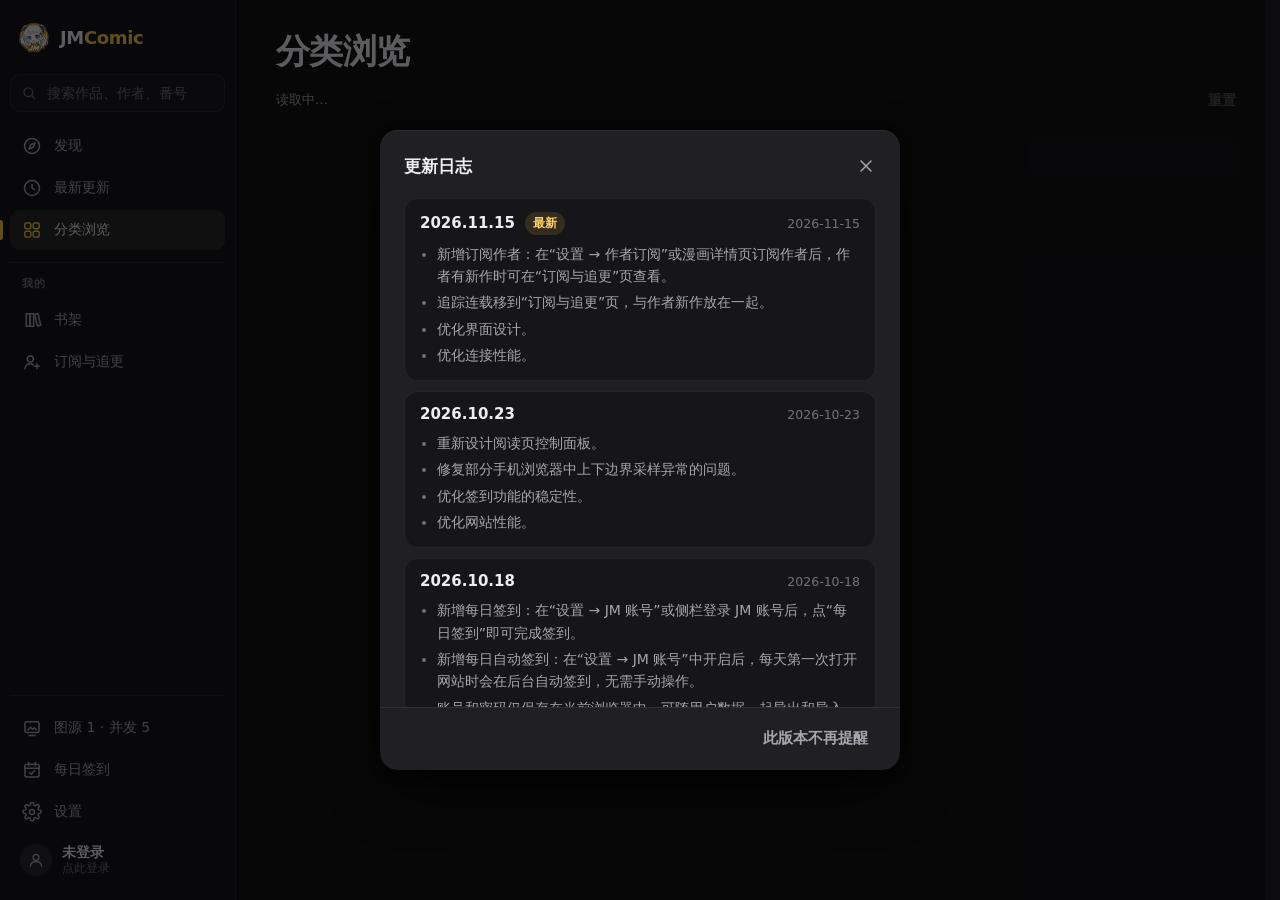
==== commit 34514505: "update" ====
--- a/categories.html
+++ b/categories.html
@@ -16,20 +16,17 @@
     <a class="skip-link" href="#main">跳到主要内容</a>
     <main class="app-main" id="main" tabindex="-1">
         <div class="page listing">
-            <header class="page-head">
+            <header class="page-head is-compact">
                 <div class="page-head-copy">
                     <h1 class="page-title">分类浏览</h1>
                 </div>
             </header>
             <div class="listing-layout">
-                <div class="listing-bar">
-                    <p class="listing-state" data-result-state aria-live="polite">正在载入</p>
-                    <div class="listing-bar-actions">
-                        <button class="btn btn-outline btn-sm filter-toggle" type="button" data-filter-toggle aria-haspopup="dialog">
-                            <svg viewBox="0 0 24 24" width="24" height="24" aria-hidden="true" fill="none" stroke="currentColor" stroke-width="1.8" stroke-linecap="round" stroke-linejoin="round"><path d="M4 7h10M18 7h2M4 17h4M12 17h8"/><circle cx="16" cy="7" r="2"/><circle cx="10" cy="17" r="2"/></svg>
-                            筛选 <b class="badge" data-filter-count hidden>0</b>
-                        </button>
-                        <button class="btn btn-ghost btn-sm" type="button" data-filter-reset disabled>重置筛选</button>
+                <div class="listing-bar list-toolbar">
+                    <span class="toolbar-status listing-state" data-result-state role="status">读取中…</span>
+                    <div class="listing-bar-actions toolbar-actions">
+                        <button class="icon-btn filter-toggle" type="button" data-filter-toggle aria-haspopup="dialog" aria-label="筛选" title="筛选"><svg viewBox="0 0 24 24" width="24" height="24" aria-hidden="true" fill="none" stroke="currentColor" stroke-width="1.8" stroke-linecap="round" stroke-linejoin="round"><path d="M4 7h10M18 7h2M4 17h4M12 17h8"/><circle cx="16" cy="7" r="2"/><circle cx="10" cy="17" r="2"/></svg><b class="badge" data-filter-count hidden>0</b></button>
+                        <button class="btn btn-ghost btn-sm" type="button" data-filter-reset disabled>重置</button>
                     </div>
                 </div>
                 <aside class="filter-panel" aria-label="筛选条件"></aside>
--- a/style/app.css
+++ b/style/app.css
@@ -279,7 +279,7 @@
 }
 .nav-search input::placeholder { color: var(--text-3); }
 .nav-search input:focus { border-color: var(--accent-line); background: var(--surface-2); box-shadow: none; }
-.nav-search svg {
+.nav-search > svg {
     position: absolute;
     left: 11px;
     top: 50%;
@@ -1084,7 +1084,7 @@
 
 /* Rich cards: cover beside the title, album statistics and tags. The cover sets the card
    height and the body fills it: title on its top edge, stats on its bottom edge, tags in
-   between. A body taller than the cover stretches the cover (cropped). */
+   between. On phones a body taller than the cover stretches the cover (cropped). */
 .rich-card {
     grid-template-columns: 120px minmax(0, 1fr);
     align-items: stretch;
@@ -1128,6 +1128,15 @@
 }
 .rich-card > .cover { align-self: stretch; }
 .rich-card-body { display: flex; flex-direction: column; gap: 6px; min-width: 0; }
+/* From 700px the cover always leaves the body 20px+ to spare, so nothing needs stretching:
+   the body ignores its content when sized and the cover keeps its own ratio. Safari then
+   lays out only the changed card when details or a cover load, not every card on the page
+   (a stretched aspect-ratio cover alone made each change cost ~30ms on the home page).
+   Phone rails keep stretching, where a few cards run past the cover. */
+@media (min-width: 700px) {
+    .rich-card > .cover { align-self: start; }
+    .rich-card-body { contain: size layout; }
+}
 .rich-card .comic-meta { margin-top: -3px; }
 /* One line whatever the author count: stance hits lead and only a few names show (the
    rest fold into "+N"); long names shrink with an ellipsis so a badge always stays visible. */
@@ -1155,6 +1164,31 @@
 .rich-stats svg { flex: none; width: 13px; height: 13px; color: var(--text-3); }
 .rich-stats dd { white-space: nowrap; font-variant-numeric: tabular-nums; }
 .rich-stats [data-detail="date"] { color: var(--text-3); }
+/* 卡片上的小操作按钮（如作者订阅页的“移出列表”）。 */
+.card-folder-move {
+    display: inline-flex;
+    align-items: center;
+    gap: 4px;
+    align-self: flex-start;
+    margin-top: auto;
+    padding: 4px 0;
+    border: 0;
+    background: transparent;
+    color: var(--text-3);
+    font: inherit;
+    font-size: 12.5px;
+    cursor: pointer;
+    -webkit-appearance: none;
+    appearance: none;
+}
+.card-folder-move svg { width: 14px; height: 14px; }
+.card-folder-move:disabled { opacity: 0.5; }
+@media (hover: hover) {
+    .card-folder-move:hover { color: var(--text); }
+}
+/* 日期和卡片操作按钮作为一组换行，按钮推到最右。 */
+.rich-stats .rich-stats-end { flex: 1 0 auto; justify-content: space-between; gap: 8px; }
+.rich-stats-end .card-folder-move { margin: -4px 0; font-size: 12px; }
 /* Takes the height the cover leaves between meta and stats (at least one row) without
    adding to the card's height; rich-cards.js folds the tags that do not fit into "+N". */
 .rich-tags { flex: 1 0 0; height: 0; min-height: 22px; gap: 4px; align-content: flex-start; overflow: hidden; }
@@ -1271,15 +1305,61 @@
     transition: opacity var(--t-med) var(--ease);
 }
 .sheet.is-open .sheet-backdrop { opacity: 1; }
+/* Safari 26+ samples (and averages) its bar colours from a band along the viewport
+ * edges at the moment the page is pinned, mid-animation. Static strips in the final colours fill that band
+ * from the first frame (under the panel), so the sample is already right; Safari keeps
+ * it, so the strips drop out once the open transition is done. */
+.sheet { --edge-top: #070709; /* --overlay over --bg */ --edge-bottom: var(--elevated); --edge-top-h: 64px; --edge-bottom-h: 120px; }
+.sheet::before,
+.sheet::after {
+    content: "";
+    position: absolute;
+    left: 0; right: 0;
+    z-index: 1;
+    pointer-events: none;
+}
+/* Tall enough to fill the whole sampled band; a thin strip got averaged with the
+ * half-faded backdrop on real iPhones and came out darker than the panel. */
+.sheet::before { top: 0; height: var(--edge-top-h); background: var(--edge-top); }
+.sheet::after { bottom: 0; height: var(--edge-bottom-h); background: var(--edge-bottom); }
+.sheet:not(.is-open)::before,
+.sheet:not(.is-open)::after { display: none; }
+.sheet.is-open::before,
+.sheet.is-open::after { animation: sheet-edge-out 1ms 420ms forwards; }
+@keyframes sheet-edge-out { to { visibility: hidden; } }
+/* Safari 26 starts the page below the status bar, so a top strip would sit on the in-flow
+ * masthead and hide it until the strip drops out. Ordinary sheets drop the strip and show
+ * their backdrop at full strength on open instead, so the top sample is final at once
+ * (closing still fades). The full-screen drawer covers the masthead anyway. */
+@media (max-width: 699px) {
+    .sheet:not(.navigation-drawer)::before { display: none; }
+    .sheet.is-open:not(.navigation-drawer) .sheet-backdrop { transition: none; }
+    /* 键盘弹出时面板只占键盘上方的可见区域：往下延伸一块同色背景，
+     * 盖住面板和键盘之间的空隙，以及半透明键盘后面的页面。
+     * 更新日志是居中弹窗、不贴底，延伸会在它下面露出一块灰色，所以排除。 */
+    .sheet:not(.navigation-drawer, .changelog-sheet) .sheet-panel::after {
+        content: "";
+        position: absolute;
+        top: 100%;
+        left: 0;
+        right: 0;
+        height: 100vh;
+        background: inherit;
+        pointer-events: none;
+    }
+}
 .sheet-panel {
     position: relative;
+    z-index: 2;
     display: flex;
     flex-direction: column;
     width: 100%;
     max-height: calc(var(--visual-viewport-height, 100dvh) - var(--safe-top) - 12px);
     border-radius: var(--r-xl) var(--r-xl) 0 0;
     background: var(--elevated);
-    box-shadow: var(--shadow-3), inset 0 1px 0 rgba(255, 255, 255, 0.06);
+    /* No drop shadow on the bottom sheet: while it waits below the screen the shadow
+     * spills over the bottom edge strip and Safari samples a darker bar. */
+    box-shadow: inset 0 1px 0 rgba(255, 255, 255, 0.06);
     transform: translateY(100%);
     transition: transform var(--t-slow) var(--ease-out);
     overscroll-behavior: contain;
@@ -1316,6 +1396,7 @@
     .sheet { align-items: center; padding: calc(var(--safe-top) + 24px) calc(var(--safe-right) + 24px) calc(var(--safe-bottom) + 24px) calc(var(--safe-left) + 24px); }
     .sheet-panel {
         width: min(560px, 100%);
+        box-shadow: var(--shadow-3), inset 0 1px 0 rgba(255, 255, 255, 0.06);
         max-height: min(820px, 100%);
         border-radius: var(--r-xl);
         transform: translateY(10px) scale(0.985);
@@ -1324,6 +1405,7 @@
     }
     .sheet.is-open .sheet-panel { opacity: 1; }
     .sheet-grabber { display: none; }
+    .sheet::before, .sheet::after { display: none; }
     .sheet-head { padding: 16px 14px 8px 24px; }
     .sheet-body { padding: 4px 24px 24px; }
     .sheet.is-wide .sheet-panel { width: min(860px, 100%); }
@@ -1335,9 +1417,14 @@
     width: 100%; height: 100%; max-height: 100%; border-radius: 0;
     transform: translateX(-100%); opacity: 1;
     padding-top: var(--safe-top);
+    /* No top highlight: it reads as a seam under Safari's status bar. */
+    box-shadow: none;
 }
 .navigation-drawer.is-open .sheet-panel { transform: translateX(0); }
 .navigation-drawer .sheet-grabber { display: none; }
+/* Full-screen drawer: both edges should sample the panel colour, not a dim page. */
+.navigation-drawer .sheet-backdrop { background: var(--elevated); }
+.navigation-drawer { --edge-top: var(--elevated); }
 .navigation-drawer .sheet-head { padding: 12px max(16px, var(--safe-right)) 12px max(20px, var(--safe-left)); }
 .navigation-drawer .sheet-body { flex: 1; padding-inline: max(20px, var(--safe-left)) max(20px, var(--safe-right)); }
 .navigation-drawer .nav-item { flex-direction: row; justify-content: flex-start; width: 100%; }
@@ -1348,6 +1435,12 @@
     padding: calc(var(--safe-top) + 16px) calc(var(--safe-right) + 16px) calc(var(--safe-bottom) + 16px) calc(var(--safe-left) + 16px);
     z-index: 45;
 }
+/* This dialog never touches the viewport edges. Bottom-sheet sampling strips would
+ * briefly paint the panel colour there instead of the backdrop (or reader artwork).
+ * Keep the backdrop stable while the panel animates so the edge has no fade states. */
+.changelog-sheet::before,
+.changelog-sheet::after { display: none; }
+.changelog-sheet .sheet-backdrop { transition: none; }
 .changelog-sheet .sheet-panel {
     width: min(520px, 100%);
     max-height: min(640px, 100%);
@@ -1566,7 +1659,8 @@
     color: var(--text);
     font-size: 14px;
     line-height: 1.45;
-    box-shadow: var(--shadow-3), inset 0 0 0 1px rgba(255, 255, 255, 0.08);
+    /* A tight shadow: a wide one leaves a murky halo over the page behind. */
+    box-shadow: 0 4px 12px -4px rgba(0, 0, 0, 0.45), inset 0 0 0 1px rgba(255, 255, 255, 0.08);
     overflow-wrap: anywhere;
     opacity: 0;
     transform: translateY(8px);
@@ -1637,3 +1731,69 @@
 @media (pointer: coarse) {
     .chip, .segmented button { min-height: 44px; }
 }
+
+/* 列表页共用结构（书架、订阅与追更、最新、分类、搜索、消息）：紧凑标题 → 视图标签 → 工具栏（筛选 · 数量 · 操作）→ 网格。 */
+.page-head.is-compact { margin-bottom: 12px; }
+.view-tabs {
+    display: flex;
+    gap: 22px;
+    margin-bottom: 4px;
+    border-bottom: 1px solid var(--line);
+    overflow-x: auto;
+    scrollbar-width: none;
+}
+.view-tabs::-webkit-scrollbar { display: none; }
+.view-tabs button {
+    position: relative;
+    flex: none;
+    min-height: 42px;
+    padding: 0;
+    border: 0;
+    background: none;
+    color: var(--text-3);
+    font-size: 15px;
+    font-weight: 600;
+    white-space: nowrap;
+    transition: color var(--t-fast) var(--ease);
+}
+@media (hover: hover) { .view-tabs button:hover { color: var(--text); } }
+.view-tabs button[aria-pressed="true"] { color: var(--text); }
+.view-tabs button[aria-pressed="true"]::after {
+    content: "";
+    position: absolute;
+    left: 0;
+    right: 0;
+    bottom: -1px;
+    height: 2px;
+    border-radius: 2px;
+    background: var(--accent);
+}
+.list-toolbar { display: flex; align-items: center; gap: 10px; min-height: 52px; margin-bottom: 12px; }
+.toolbar-select { flex: 0 0 auto; width: auto; min-width: 0; max-width: 62%; min-height: 36px; padding-left: 12px; font-size: 14px; font-weight: 500; text-overflow: ellipsis; }
+.toolbar-status { flex: 1 1 auto; min-width: 0; overflow: hidden; color: var(--text-3); font-size: 13px; text-overflow: ellipsis; white-space: nowrap; font-variant-numeric: tabular-nums; }
+.toolbar-status.warning { color: var(--warning); white-space: normal; }
+.toolbar-actions { display: flex; flex: none; align-items: center; gap: 2px; margin-right: -8px; }
+.toolbar-actions [hidden] { display: none; }
+.icon-btn.is-spinning svg { animation: spin 900ms linear infinite; }
+/* ⋯ 菜单 */
+.action-menu { position: relative; }
+.action-menu[hidden] { display: none; }
+.action-menu-list {
+    position: absolute;
+    top: calc(100% + 6px);
+    right: 0;
+    z-index: 30;
+    display: grid;
+    min-width: 176px;
+    padding: 6px;
+    border-radius: var(--r-md);
+    background: var(--surface-2);
+    box-shadow: var(--line-inset), var(--shadow-2);
+    animation: rise var(--t-fast) var(--ease);
+}
+.action-menu-list[hidden] { display: none; }
+.action-menu-item { display: flex; align-items: center; gap: 10px; min-height: 40px; padding: 0 12px; border: 0; border-radius: 8px; background: none; color: var(--text); font-size: 14px; text-align: left; white-space: nowrap; }
+.action-menu-item svg { flex: none; width: 17px; height: 17px; color: var(--text-3); }
+.action-menu-item.is-danger, .action-menu-item.is-danger svg { color: var(--error); }
+@media (hover: hover) { .action-menu-item:hover { background: var(--hover); } }
+.action-menu-item:focus-visible { background: var(--hover); outline: none; }
--- a/style/listing.css
+++ b/style/listing.css
@@ -1,7 +1,7 @@
 .listing-head { align-items: flex-end; flex-wrap: wrap; }
 .listing-search { width: min(100%, 460px); }
 .listing-layout { display: grid; gap: 20px; }
-.listing-bar { display: flex; align-items: center; justify-content: space-between; gap: 16px; }
+.listing-bar { display: flex; align-items: center; justify-content: space-between; gap: 16px; min-height: 34px; }
 .listing-state { color: var(--text-2); font-size: 13px; }
 .listing-bar-actions { display: flex; align-items: center; flex-shrink: 0; gap: 8px; }
 .listing-results { min-width: 0; }
@@ -40,3 +40,8 @@
 @media (max-width: 699px) {
     .listing-bar [data-filter-reset] { display: none; }
 }
+/* 统一工具栏：listing-layout 自带行距，不再叠加工具栏的下边距；筛选按钮只剩图标，数量角标贴在右上角。 */
+.listing-layout > .list-toolbar { margin-bottom: 0; }
+.icon-btn.filter-toggle { position: relative; }
+.icon-btn.filter-toggle .badge { position: absolute; top: 3px; right: 1px; min-width: 16px; height: 16px; padding: 0 4px; font-size: 10.5px; line-height: 16px; }
+.toolbar-actions .icon-btn[data-subscribe-author][aria-pressed="true"] { color: var(--accent-text); }
